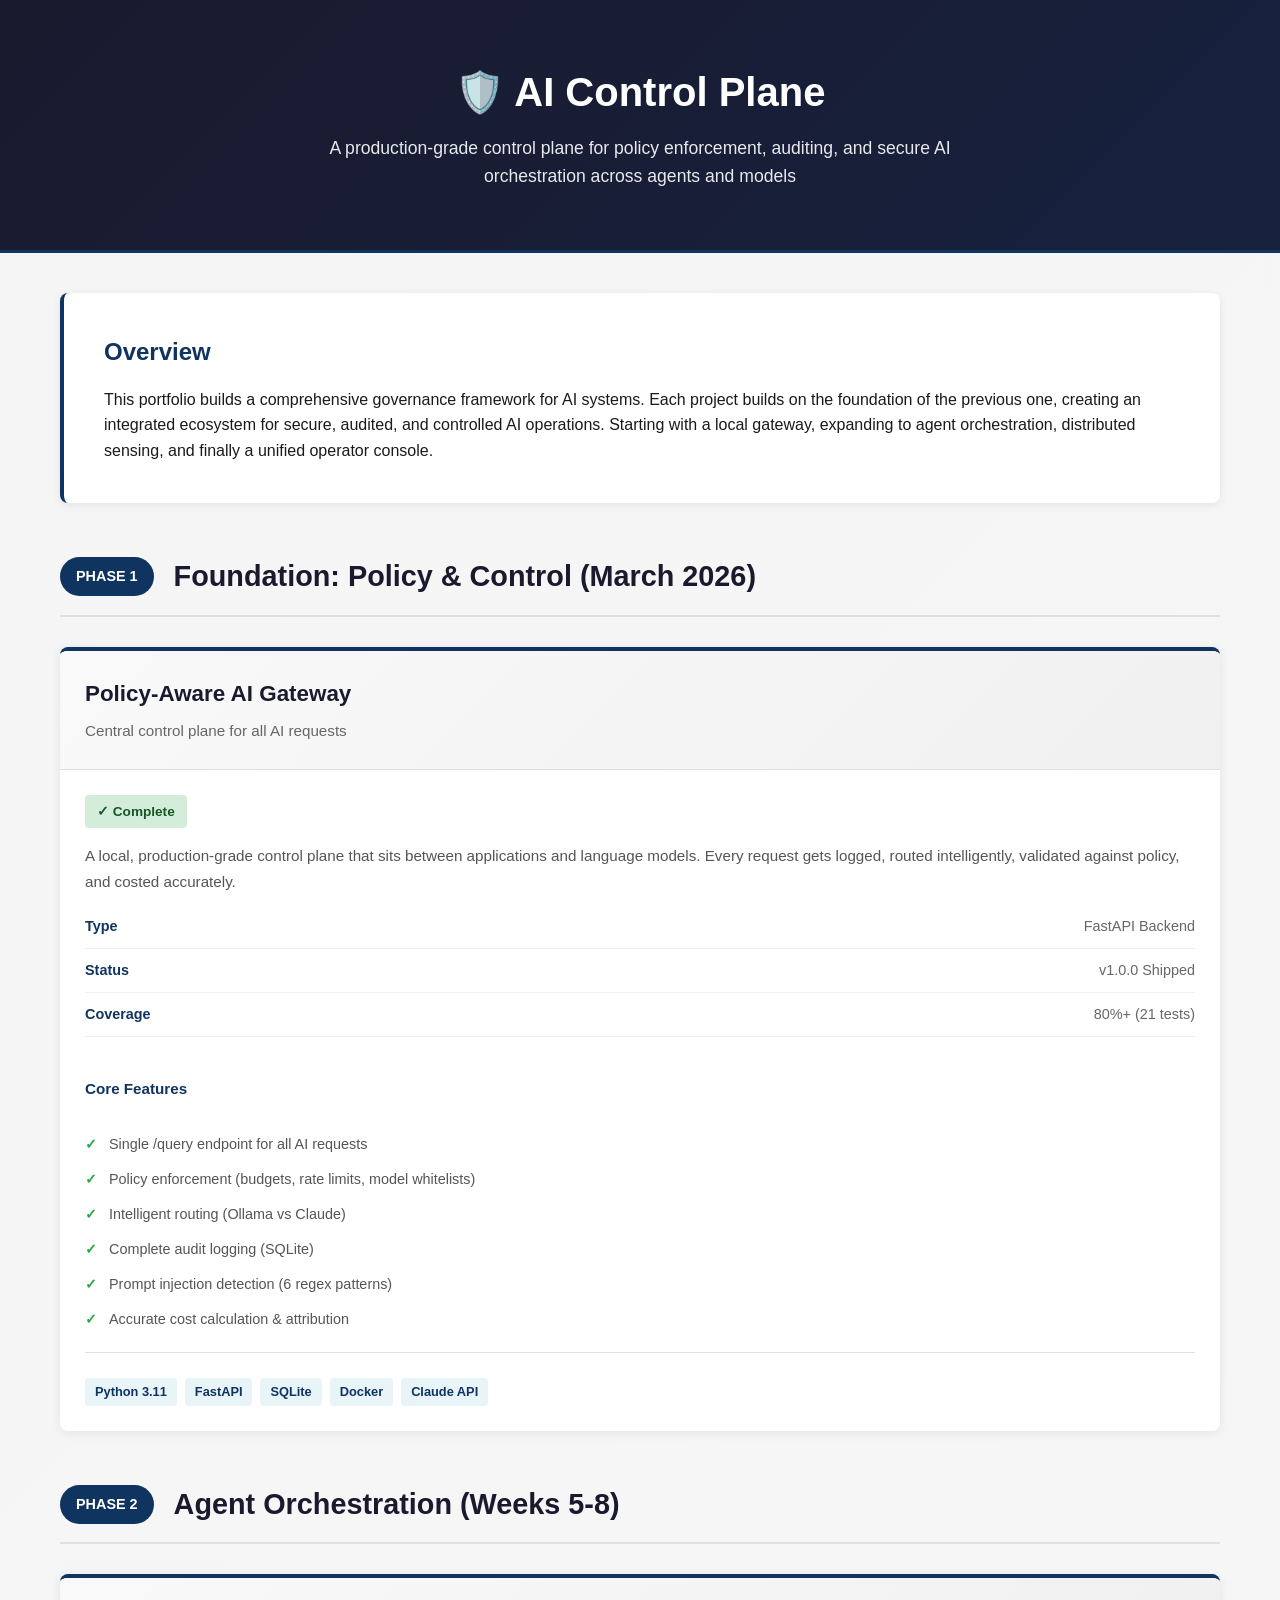
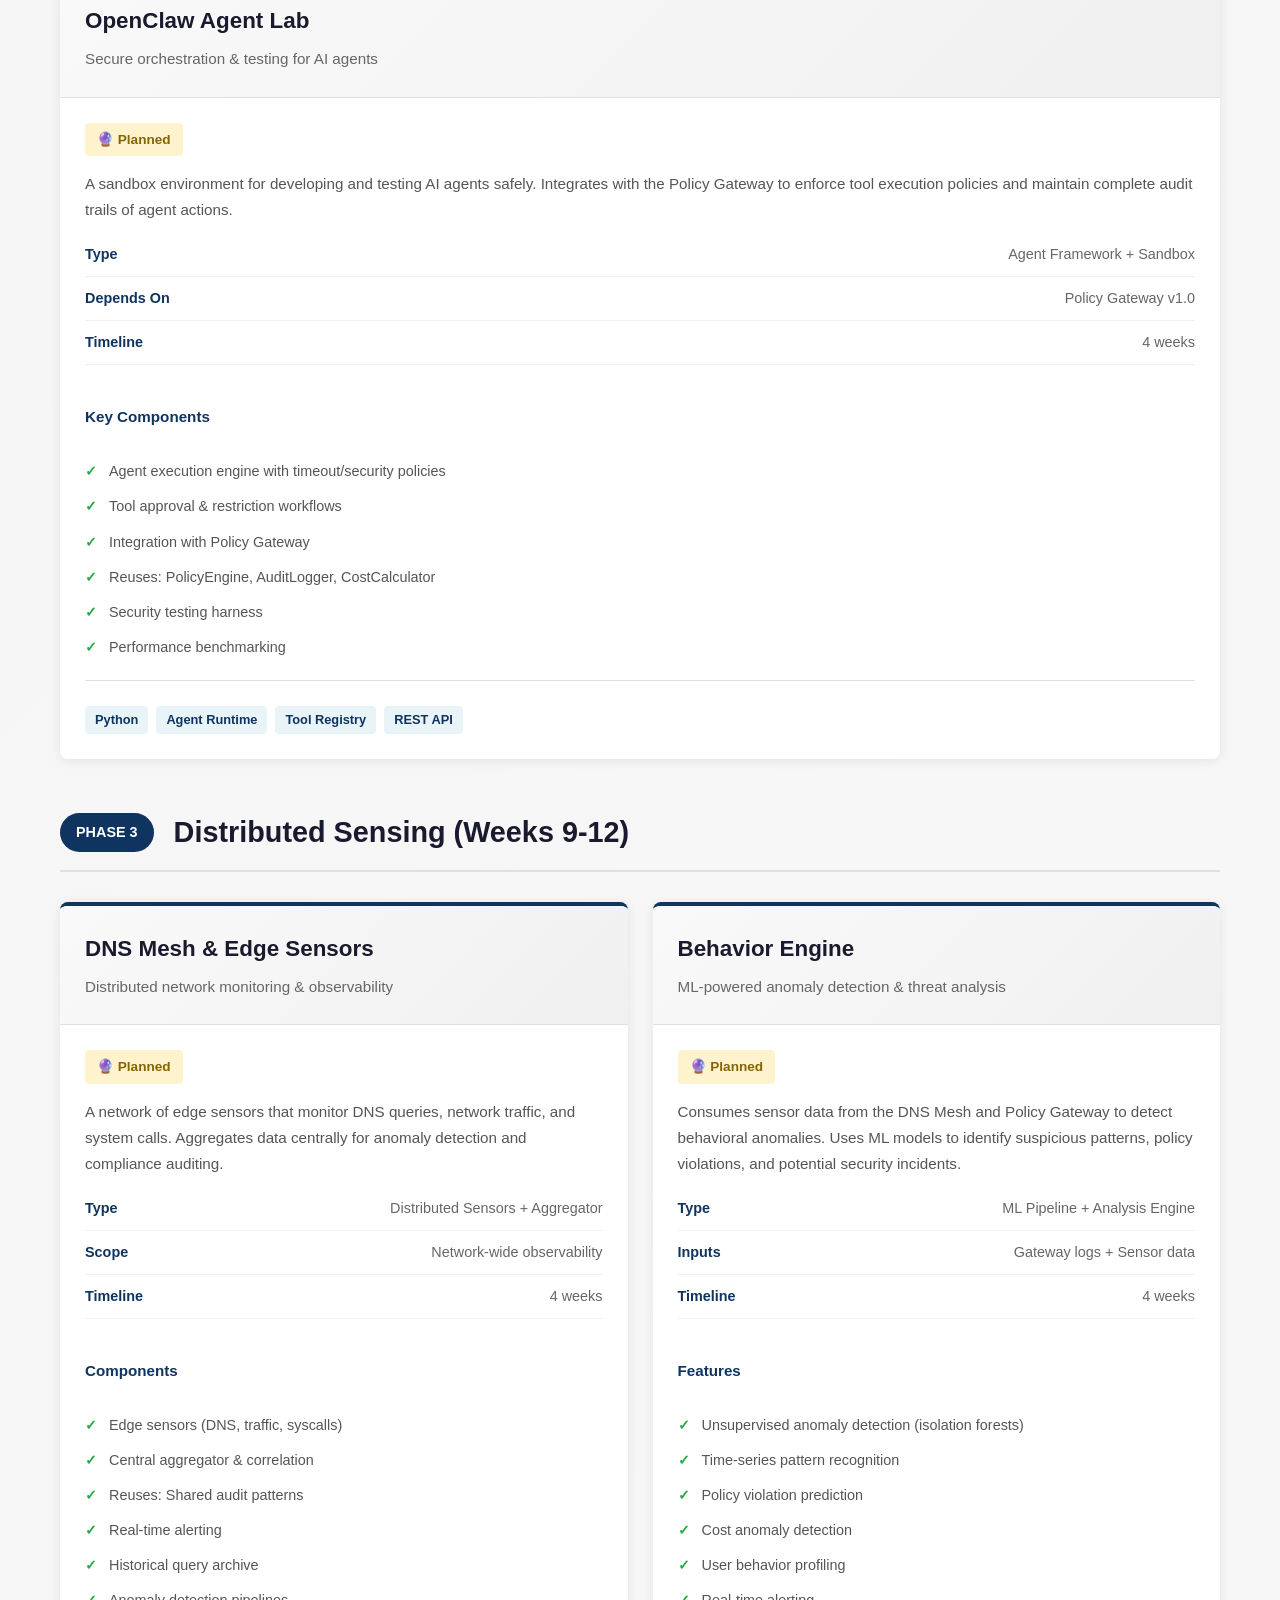
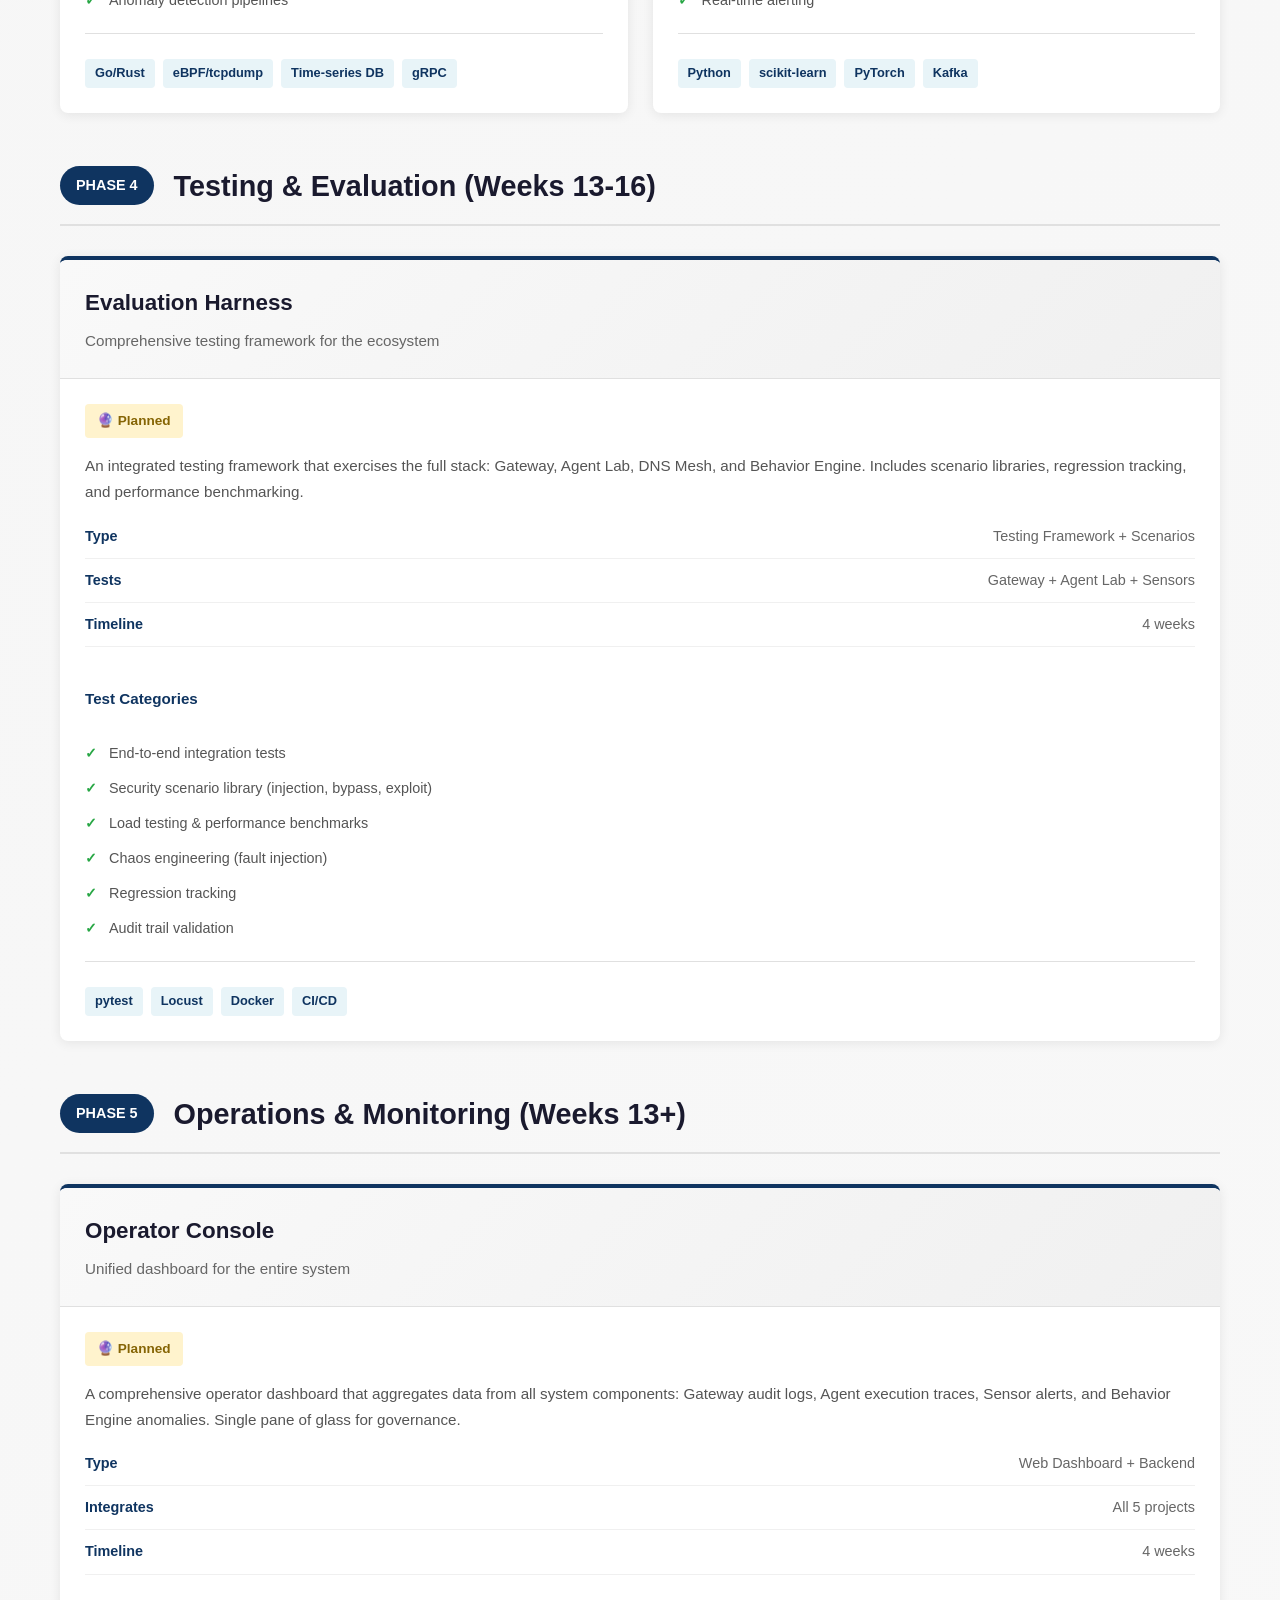
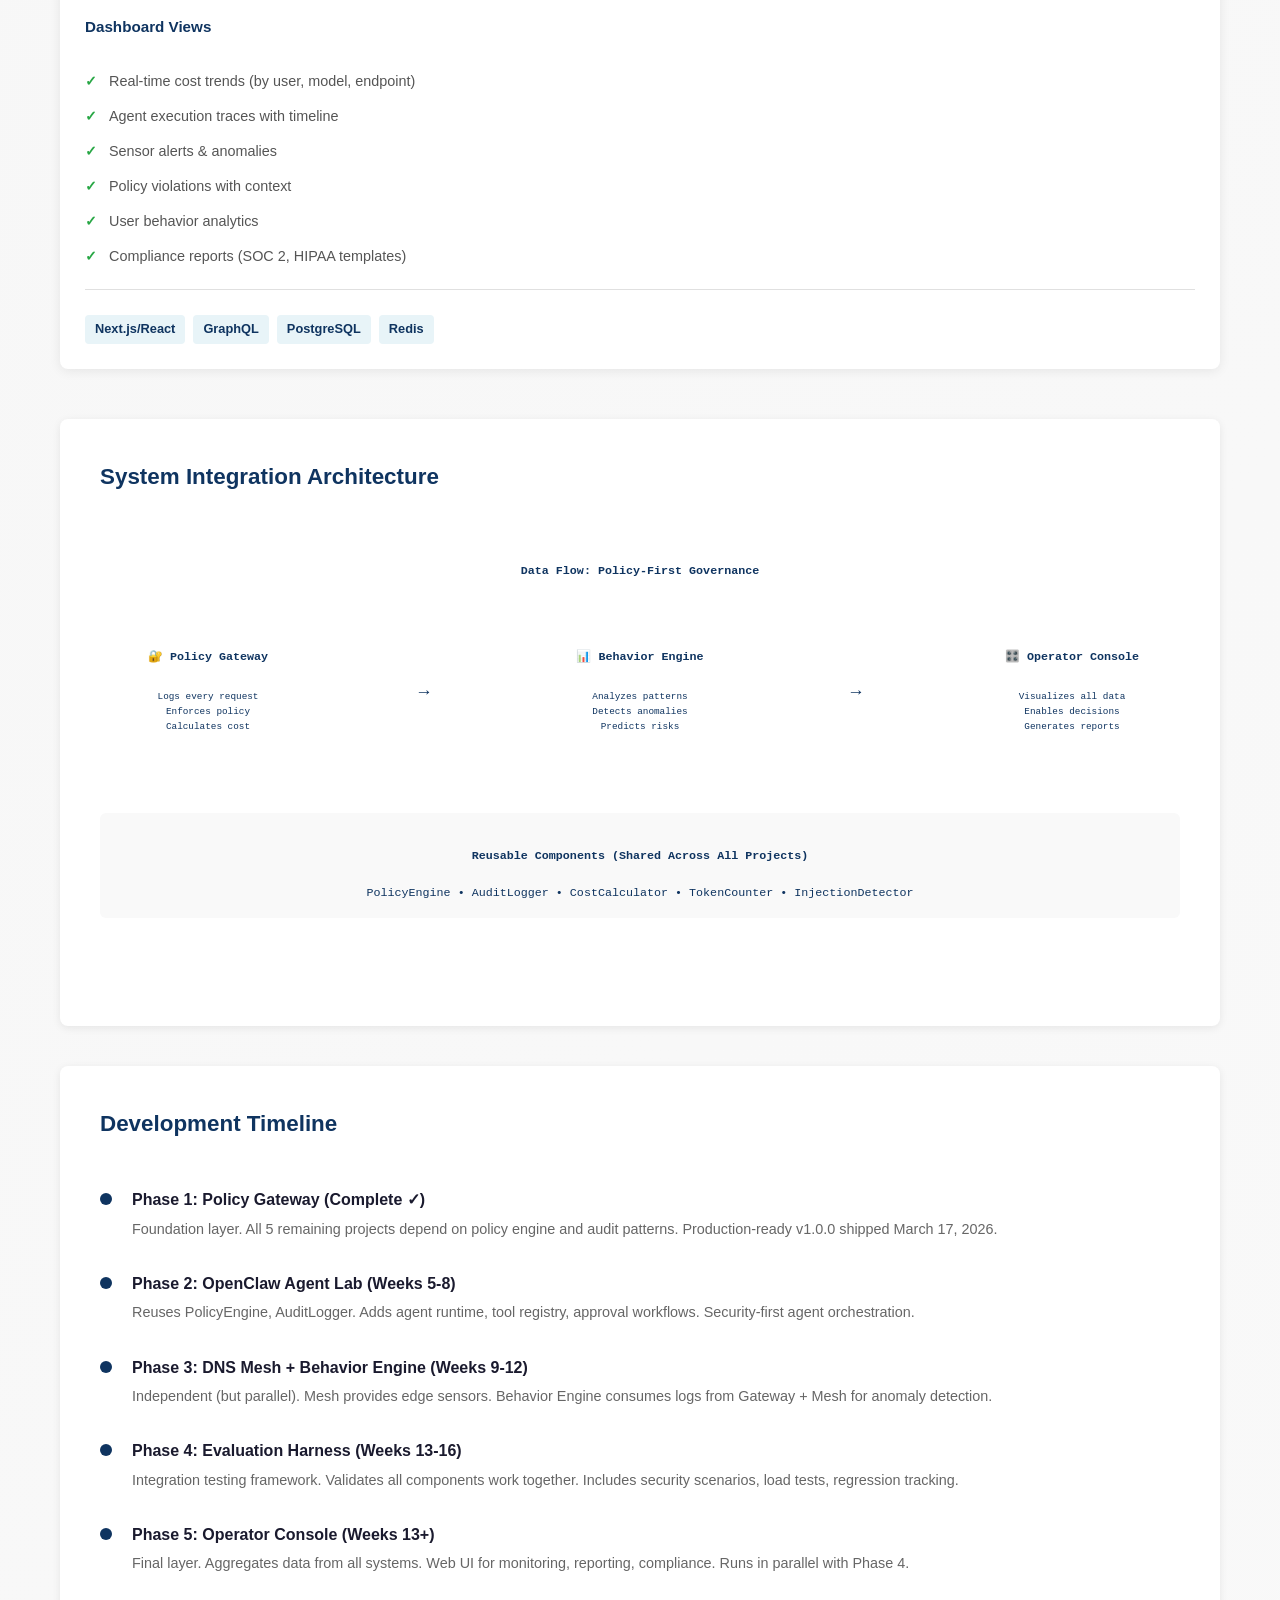
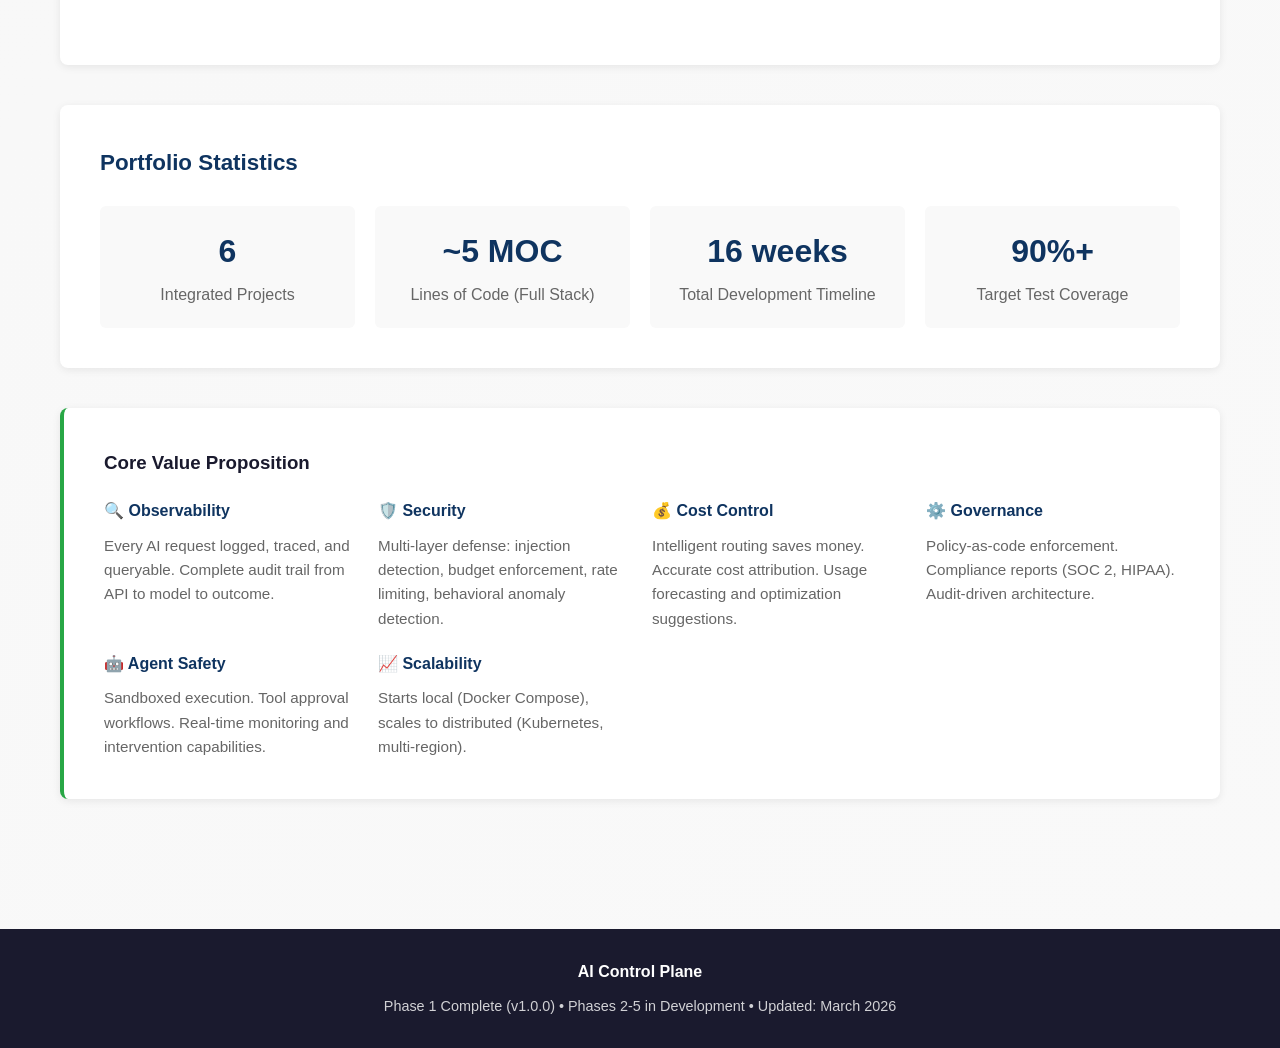
==== projects.html @ 933d06cc "Initial commit: AI Control Plane v1.0.0 - Policy Gateway foundation with multi-phase roadmap" ====
<!DOCTYPE html>
<html lang="en">
<head>
    <meta charset="UTF-8">
    <meta name="viewport" content="width=device-width, initial-scale=1.0">
    <title>Portfolio: AI Governance & Control Systems</title>
    <style>
        * {
            margin: 0;
            padding: 0;
            box-sizing: border-box;
        }

        body {
            font-family: -apple-system, BlinkMacSystemFont, 'Segoe UI', Roboto, 'Helvetica Neue', Arial, sans-serif;
            line-height: 1.6;
            color: #1a1a1a;
            background: linear-gradient(135deg, #f5f5f5 0%, #f9f9f9 100%);
        }

        header {
            background: linear-gradient(135deg, #1a1a2e 0%, #16213e 100%);
            color: white;
            padding: 60px 20px;
            text-align: center;
            border-bottom: 3px solid #0f3460;
        }

        header h1 {
            font-size: 2.5em;
            margin-bottom: 10px;
            font-weight: 700;
        }

        header p {
            font-size: 1.1em;
            opacity: 0.9;
            max-width: 700px;
            margin: 0 auto;
        }

        .container {
            max-width: 1200px;
            margin: 0 auto;
            padding: 40px 20px;
        }

        .intro {
            background: white;
            padding: 40px;
            border-radius: 8px;
            margin-bottom: 50px;
            box-shadow: 0 2px 8px rgba(0, 0, 0, 0.08);
            border-left: 4px solid #0f3460;
        }

        .intro h2 {
            color: #0f3460;
            margin-bottom: 15px;
        }

        .phases {
            margin-bottom: 50px;
        }

        .phase-header {
            display: flex;
            align-items: center;
            margin-bottom: 30px;
            padding-bottom: 15px;
            border-bottom: 2px solid #e0e0e0;
        }

        .phase-badge {
            background: #0f3460;
            color: white;
            padding: 8px 16px;
            border-radius: 20px;
            font-weight: 600;
            margin-right: 20px;
            white-space: nowrap;
            font-size: 0.9em;
        }

        .phase-title {
            font-size: 1.8em;
            font-weight: 700;
            color: #1a1a2e;
        }

        .projects-grid {
            display: grid;
            grid-template-columns: repeat(auto-fit, minmax(350px, 1fr));
            gap: 25px;
            margin-bottom: 40px;
        }

        .project-card {
            background: white;
            border-radius: 8px;
            overflow: hidden;
            box-shadow: 0 2px 12px rgba(0, 0, 0, 0.08);
            transition: all 0.3s ease;
            border-top: 4px solid #0f3460;
            display: flex;
            flex-direction: column;
            height: 100%;
        }

        .project-card:hover {
            transform: translateY(-4px);
            box-shadow: 0 8px 24px rgba(0, 0, 0, 0.12);
        }

        .project-header {
            padding: 25px;
            background: linear-gradient(135deg, #f9f9f9 0%, #f0f0f0 100%);
            border-bottom: 1px solid #e0e0e0;
        }

        .project-header h3 {
            font-size: 1.4em;
            color: #1a1a2e;
            margin-bottom: 8px;
        }

        .project-tagline {
            font-size: 0.95em;
            color: #666;
            font-weight: 500;
        }

        .project-content {
            padding: 25px;
            flex-grow: 1;
            display: flex;
            flex-direction: column;
        }

        .project-status {
            display: inline-block;
            padding: 6px 12px;
            border-radius: 4px;
            font-size: 0.85em;
            font-weight: 600;
            margin-bottom: 15px;
            width: fit-content;
        }

        .status-complete {
            background: #d4edda;
            color: #155724;
        }

        .status-planned {
            background: #fff3cd;
            color: #856404;
        }

        .project-description {
            color: #555;
            margin-bottom: 20px;
            font-size: 0.95em;
            line-height: 1.7;
        }

        .project-details {
            margin-bottom: 15px;
            font-size: 0.9em;
        }

        .detail-row {
            display: flex;
            justify-content: space-between;
            margin-bottom: 10px;
            padding-bottom: 10px;
            border-bottom: 1px solid #f0f0f0;
        }

        .detail-label {
            font-weight: 600;
            color: #0f3460;
        }

        .detail-value {
            color: #666;
        }

        .features-list {
            list-style: none;
            margin: 15px 0;
            font-size: 0.9em;
        }

        .features-list li {
            padding: 6px 0;
            color: #555;
            padding-left: 24px;
            position: relative;
        }

        .features-list li:before {
            content: "✓";
            position: absolute;
            left: 0;
            color: #28a745;
            font-weight: bold;
        }

        .project-footer {
            margin-top: auto;
            padding-top: 15px;
            border-top: 1px solid #e0e0e0;
        }

        .tech-stack {
            display: flex;
            flex-wrap: wrap;
            gap: 8px;
            margin-top: 10px;
        }

        .tech-badge {
            background: #e8f4f8;
            color: #0f3460;
            padding: 4px 10px;
            border-radius: 4px;
            font-size: 0.8em;
            font-weight: 600;
        }

        .integration-diagram {
            background: white;
            padding: 40px;
            border-radius: 8px;
            margin-bottom: 40px;
            box-shadow: 0 2px 8px rgba(0, 0, 0, 0.08);
        }

        .integration-diagram h3 {
            color: #0f3460;
            margin-bottom: 25px;
            font-size: 1.4em;
        }

        .integration-visual {
            display: grid;
            grid-template-columns: repeat(3, 1fr);
            gap: 20px;
            margin-bottom: 20px;
        }

        .integration-box {
            background: linear-gradient(135deg, #f9f9f9 0%, #f0f0f0 100%);
            padding: 20px;
            border-radius: 6px;
            text-align: center;
            border: 2px solid #e0e0e0;
            position: relative;
        }

        .integration-box h4 {
            color: #0f3460;
            margin-bottom: 10px;
            font-size: 1.05em;
        }

        .integration-box p {
            font-size: 0.9em;
            color: #666;
        }

        .arrow {
            text-align: center;
            color: #0f3460;
            font-size: 1.5em;
            margin: 10px 0;
        }

        .timeline {
            position: relative;
            padding: 20px 0;
        }

        .timeline-item {
            display: flex;
            margin-bottom: 30px;
            position: relative;
        }

        .timeline-marker {
            width: 12px;
            height: 12px;
            background: #0f3460;
            border-radius: 50%;
            margin-top: 6px;
            margin-right: 20px;
            flex-shrink: 0;
        }

        .timeline-content {
            flex-grow: 1;
        }

        .timeline-content h4 {
            color: #1a1a2e;
            margin-bottom: 5px;
        }

        .timeline-content p {
            color: #666;
            font-size: 0.9em;
        }

        footer {
            background: #1a1a2e;
            color: white;
            padding: 30px 20px;
            text-align: center;
            margin-top: 50px;
        }

        @media (max-width: 768px) {
            header h1 {
                font-size: 1.8em;
            }

            .phase-title {
                font-size: 1.4em;
            }

            .projects-grid {
                grid-template-columns: 1fr;
            }

            .integration-visual {
                grid-template-columns: 1fr;
            }

            .phase-header {
                flex-direction: column;
                align-items: flex-start;
            }

            .phase-badge {
                margin-bottom: 10px;
            }
        }
    </style>
</head>
<body>
    <header>
        <h1>🛡️ AI Control Plane</h1>
        <p>A production-grade control plane for policy enforcement, auditing, and secure AI orchestration across agents and models</p>
    </header>

    <div class="container">
        <div class="intro">
            <h2>Overview</h2>
            <p>This portfolio builds a comprehensive governance framework for AI systems. Each project builds on the foundation of the previous one, creating an integrated ecosystem for secure, audited, and controlled AI operations. Starting with a local gateway, expanding to agent orchestration, distributed sensing, and finally a unified operator console.</p>
        </div>

        <!-- PHASE 1 -->
        <div class="phases">
            <div class="phase-header">
                <span class="phase-badge">PHASE 1</span>
                <h2 class="phase-title">Foundation: Policy & Control (March 2026)</h2>
            </div>

            <div class="projects-grid">
                <div class="project-card">
                    <div class="project-header">
                        <h3>Policy-Aware AI Gateway</h3>
                        <p class="project-tagline">Central control plane for all AI requests</p>
                    </div>
                    <div class="project-content">
                        <span class="project-status status-complete">✓ Complete</span>
                        <p class="project-description">
                            A local, production-grade control plane that sits between applications and language models. Every request gets logged, routed intelligently, validated against policy, and costed accurately.
                        </p>
                        <div class="project-details">
                            <div class="detail-row">
                                <span class="detail-label">Type</span>
                                <span class="detail-value">FastAPI Backend</span>
                            </div>
                            <div class="detail-row">
                                <span class="detail-label">Status</span>
                                <span class="detail-value">v1.0.0 Shipped</span>
                            </div>
                            <div class="detail-row">
                                <span class="detail-label">Coverage</span>
                                <span class="detail-value">80%+ (21 tests)</span>
                            </div>
                        </div>
                        <h4 style="color: #0f3460; font-size: 0.95em; margin: 15px 0 10px 0;">Core Features</h4>
                        <ul class="features-list">
                            <li>Single /query endpoint for all AI requests</li>
                            <li>Policy enforcement (budgets, rate limits, model whitelists)</li>
                            <li>Intelligent routing (Ollama vs Claude)</li>
                            <li>Complete audit logging (SQLite)</li>
                            <li>Prompt injection detection (6 regex patterns)</li>
                            <li>Accurate cost calculation & attribution</li>
                        </ul>
                        <div class="project-footer">
                            <div class="tech-stack">
                                <span class="tech-badge">Python 3.11</span>
                                <span class="tech-badge">FastAPI</span>
                                <span class="tech-badge">SQLite</span>
                                <span class="tech-badge">Docker</span>
                                <span class="tech-badge">Claude API</span>
                            </div>
                        </div>
                    </div>
                </div>
            </div>
        </div>

        <!-- PHASE 2 -->
        <div class="phases">
            <div class="phase-header">
                <span class="phase-badge">PHASE 2</span>
                <h2 class="phase-title">Agent Orchestration (Weeks 5-8)</h2>
            </div>

            <div class="projects-grid">
                <div class="project-card">
                    <div class="project-header">
                        <h3>OpenClaw Agent Lab</h3>
                        <p class="project-tagline">Secure orchestration & testing for AI agents</p>
                    </div>
                    <div class="project-content">
                        <span class="project-status status-planned">🔮 Planned</span>
                        <p class="project-description">
                            A sandbox environment for developing and testing AI agents safely. Integrates with the Policy Gateway to enforce tool execution policies and maintain complete audit trails of agent actions.
                        </p>
                        <div class="project-details">
                            <div class="detail-row">
                                <span class="detail-label">Type</span>
                                <span class="detail-value">Agent Framework + Sandbox</span>
                            </div>
                            <div class="detail-row">
                                <span class="detail-label">Depends On</span>
                                <span class="detail-value">Policy Gateway v1.0</span>
                            </div>
                            <div class="detail-row">
                                <span class="detail-label">Timeline</span>
                                <span class="detail-value">4 weeks</span>
                            </div>
                        </div>
                        <h4 style="color: #0f3460; font-size: 0.95em; margin: 15px 0 10px 0;">Key Components</h4>
                        <ul class="features-list">
                            <li>Agent execution engine with timeout/security policies</li>
                            <li>Tool approval & restriction workflows</li>
                            <li>Integration with Policy Gateway</li>
                            <li>Reuses: PolicyEngine, AuditLogger, CostCalculator</li>
                            <li>Security testing harness</li>
                            <li>Performance benchmarking</li>
                        </ul>
                        <div class="project-footer">
                            <div class="tech-stack">
                                <span class="tech-badge">Python</span>
                                <span class="tech-badge">Agent Runtime</span>
                                <span class="tech-badge">Tool Registry</span>
                                <span class="tech-badge">REST API</span>
                            </div>
                        </div>
                    </div>
                </div>
            </div>
        </div>

        <!-- PHASE 3 -->
        <div class="phases">
            <div class="phase-header">
                <span class="phase-badge">PHASE 3</span>
                <h2 class="phase-title">Distributed Sensing (Weeks 9-12)</h2>
            </div>

            <div class="projects-grid">
                <div class="project-card">
                    <div class="project-header">
                        <h3>DNS Mesh & Edge Sensors</h3>
                        <p class="project-tagline">Distributed network monitoring & observability</p>
                    </div>
                    <div class="project-content">
                        <span class="project-status status-planned">🔮 Planned</span>
                        <p class="project-description">
                            A network of edge sensors that monitor DNS queries, network traffic, and system calls. Aggregates data centrally for anomaly detection and compliance auditing.
                        </p>
                        <div class="project-details">
                            <div class="detail-row">
                                <span class="detail-label">Type</span>
                                <span class="detail-value">Distributed Sensors + Aggregator</span>
                            </div>
                            <div class="detail-row">
                                <span class="detail-label">Scope</span>
                                <span class="detail-value">Network-wide observability</span>
                            </div>
                            <div class="detail-row">
                                <span class="detail-label">Timeline</span>
                                <span class="detail-value">4 weeks</span>
                            </div>
                        </div>
                        <h4 style="color: #0f3460; font-size: 0.95em; margin: 15px 0 10px 0;">Components</h4>
                        <ul class="features-list">
                            <li>Edge sensors (DNS, traffic, syscalls)</li>
                            <li>Central aggregator & correlation</li>
                            <li>Reuses: Shared audit patterns</li>
                            <li>Real-time alerting</li>
                            <li>Historical query archive</li>
                            <li>Anomaly detection pipelines</li>
                        </ul>
                        <div class="project-footer">
                            <div class="tech-stack">
                                <span class="tech-badge">Go/Rust</span>
                                <span class="tech-badge">eBPF/tcpdump</span>
                                <span class="tech-badge">Time-series DB</span>
                                <span class="tech-badge">gRPC</span>
                            </div>
                        </div>
                    </div>
                </div>

                <div class="project-card">
                    <div class="project-header">
                        <h3>Behavior Engine</h3>
                        <p class="project-tagline">ML-powered anomaly detection & threat analysis</p>
                    </div>
                    <div class="project-content">
                        <span class="project-status status-planned">🔮 Planned</span>
                        <p class="project-description">
                            Consumes sensor data from the DNS Mesh and Policy Gateway to detect behavioral anomalies. Uses ML models to identify suspicious patterns, policy violations, and potential security incidents.
                        </p>
                        <div class="project-details">
                            <div class="detail-row">
                                <span class="detail-label">Type</span>
                                <span class="detail-value">ML Pipeline + Analysis Engine</span>
                            </div>
                            <div class="detail-row">
                                <span class="detail-label">Inputs</span>
                                <span class="detail-value">Gateway logs + Sensor data</span>
                            </div>
                            <div class="detail-row">
                                <span class="detail-label">Timeline</span>
                                <span class="detail-value">4 weeks</span>
                            </div>
                        </div>
                        <h4 style="color: #0f3460; font-size: 0.95em; margin: 15px 0 10px 0;">Features</h4>
                        <ul class="features-list">
                            <li>Unsupervised anomaly detection (isolation forests)</li>
                            <li>Time-series pattern recognition</li>
                            <li>Policy violation prediction</li>
                            <li>Cost anomaly detection</li>
                            <li>User behavior profiling</li>
                            <li>Real-time alerting</li>
                        </ul>
                        <div class="project-footer">
                            <div class="tech-stack">
                                <span class="tech-badge">Python</span>
                                <span class="tech-badge">scikit-learn</span>
                                <span class="tech-badge">PyTorch</span>
                                <span class="tech-badge">Kafka</span>
                            </div>
                        </div>
                    </div>
                </div>
            </div>
        </div>

        <!-- PHASE 4 -->
        <div class="phases">
            <div class="phase-header">
                <span class="phase-badge">PHASE 4</span>
                <h2 class="phase-title">Testing & Evaluation (Weeks 13-16)</h2>
            </div>

            <div class="projects-grid">
                <div class="project-card">
                    <div class="project-header">
                        <h3>Evaluation Harness</h3>
                        <p class="project-tagline">Comprehensive testing framework for the ecosystem</p>
                    </div>
                    <div class="project-content">
                        <span class="project-status status-planned">🔮 Planned</span>
                        <p class="project-description">
                            An integrated testing framework that exercises the full stack: Gateway, Agent Lab, DNS Mesh, and Behavior Engine. Includes scenario libraries, regression tracking, and performance benchmarking.
                        </p>
                        <div class="project-details">
                            <div class="detail-row">
                                <span class="detail-label">Type</span>
                                <span class="detail-value">Testing Framework + Scenarios</span>
                            </div>
                            <div class="detail-row">
                                <span class="detail-label">Tests</span>
                                <span class="detail-value">Gateway + Agent Lab + Sensors</span>
                            </div>
                            <div class="detail-row">
                                <span class="detail-label">Timeline</span>
                                <span class="detail-value">4 weeks</span>
                            </div>
                        </div>
                        <h4 style="color: #0f3460; font-size: 0.95em; margin: 15px 0 10px 0;">Test Categories</h4>
                        <ul class="features-list">
                            <li>End-to-end integration tests</li>
                            <li>Security scenario library (injection, bypass, exploit)</li>
                            <li>Load testing & performance benchmarks</li>
                            <li>Chaos engineering (fault injection)</li>
                            <li>Regression tracking</li>
                            <li>Audit trail validation</li>
                        </ul>
                        <div class="project-footer">
                            <div class="tech-stack">
                                <span class="tech-badge">pytest</span>
                                <span class="tech-badge">Locust</span>
                                <span class="tech-badge">Docker</span>
                                <span class="tech-badge">CI/CD</span>
                            </div>
                        </div>
                    </div>
                </div>
            </div>
        </div>

        <!-- PHASE 5 -->
        <div class="phases">
            <div class="phase-header">
                <span class="phase-badge">PHASE 5</span>
                <h2 class="phase-title">Operations & Monitoring (Weeks 13+)</h2>
            </div>

            <div class="projects-grid">
                <div class="project-card">
                    <div class="project-header">
                        <h3>Operator Console</h3>
                        <p class="project-tagline">Unified dashboard for the entire system</p>
                    </div>
                    <div class="project-content">
                        <span class="project-status status-planned">🔮 Planned</span>
                        <p class="project-description">
                            A comprehensive operator dashboard that aggregates data from all system components: Gateway audit logs, Agent execution traces, Sensor alerts, and Behavior Engine anomalies. Single pane of glass for governance.
                        </p>
                        <div class="project-details">
                            <div class="detail-row">
                                <span class="detail-label">Type</span>
                                <span class="detail-value">Web Dashboard + Backend</span>
                            </div>
                            <div class="detail-row">
                                <span class="detail-label">Integrates</span>
                                <span class="detail-value">All 5 projects</span>
                            </div>
                            <div class="detail-row">
                                <span class="detail-label">Timeline</span>
                                <span class="detail-value">4 weeks</span>
                            </div>
                        </div>
                        <h4 style="color: #0f3460; font-size: 0.95em; margin: 15px 0 10px 0;">Dashboard Views</h4>
                        <ul class="features-list">
                            <li>Real-time cost trends (by user, model, endpoint)</li>
                            <li>Agent execution traces with timeline</li>
                            <li>Sensor alerts & anomalies</li>
                            <li>Policy violations with context</li>
                            <li>User behavior analytics</li>
                            <li>Compliance reports (SOC 2, HIPAA templates)</li>
                        </ul>
                        <div class="project-footer">
                            <div class="tech-stack">
                                <span class="tech-badge">Next.js/React</span>
                                <span class="tech-badge">GraphQL</span>
                                <span class="tech-badge">PostgreSQL</span>
                                <span class="tech-badge">Redis</span>
                            </div>
                        </div>
                    </div>
                </div>
            </div>
        </div>

        <!-- Integration Diagram -->
        <div class="integration-diagram">
            <h3>System Integration Architecture</h3>
            <div style="text-align: center; margin: 30px 0; font-family: monospace; white-space: pre-line; color: #0f3460; font-size: 0.9em;">
                <div style="margin-bottom: 30px;">
                    <strong>Data Flow: Policy-First Governance</strong>
                </div>
                <div style="display: flex; justify-content: space-around; align-items: center; margin-bottom: 20px;">
                    <div style="flex: 1; text-align: center;">
                        <div style="font-weight: bold; color: #0f3460;">🔐 Policy Gateway</div>
                        <div style="font-size: 0.8em; margin-top: 5px;">Logs every request<br/>Enforces policy<br/>Calculates cost</div>
                    </div>
                    <div style="flex: 1; color: #0f3460; font-size: 1.5em;">→</div>
                    <div style="flex: 1; text-align: center;">
                        <div style="font-weight: bold; color: #0f3460;">📊 Behavior Engine</div>
                        <div style="font-size: 0.8em; margin-top: 5px;">Analyzes patterns<br/>Detects anomalies<br/>Predicts risks</div>
                    </div>
                    <div style="flex: 1; color: #0f3460; font-size: 1.5em;">→</div>
                    <div style="flex: 1; text-align: center;">
                        <div style="font-weight: bold; color: #0f3460;">🎛️ Operator Console</div>
                        <div style="font-size: 0.8em; margin-top: 5px;">Visualizes all data<br/>Enables decisions<br/>Generates reports</div>
                    </div>
                </div>
                <div style="background: #f9f9f9; padding: 15px; border-radius: 6px; margin: 20px 0;">
                    <strong>Reusable Components (Shared Across All Projects)</strong><br/>
                    PolicyEngine • AuditLogger • CostCalculator • TokenCounter • InjectionDetector
                </div>
            </div>
        </div>

        <!-- Timeline -->
        <div class="integration-diagram">
            <h3>Development Timeline</h3>
            <div class="timeline">
                <div class="timeline-item">
                    <div class="timeline-marker"></div>
                    <div class="timeline-content">
                        <h4>Phase 1: Policy Gateway (Complete ✓)</h4>
                        <p>Foundation layer. All 5 remaining projects depend on policy engine and audit patterns. Production-ready v1.0.0 shipped March 17, 2026.</p>
                    </div>
                </div>
                <div class="timeline-item">
                    <div class="timeline-marker"></div>
                    <div class="timeline-content">
                        <h4>Phase 2: OpenClaw Agent Lab (Weeks 5-8)</h4>
                        <p>Reuses PolicyEngine, AuditLogger. Adds agent runtime, tool registry, approval workflows. Security-first agent orchestration.</p>
                    </div>
                </div>
                <div class="timeline-item">
                    <div class="timeline-marker"></div>
                    <div class="timeline-content">
                        <h4>Phase 3: DNS Mesh + Behavior Engine (Weeks 9-12)</h4>
                        <p>Independent (but parallel). Mesh provides edge sensors. Behavior Engine consumes logs from Gateway + Mesh for anomaly detection.</p>
                    </div>
                </div>
                <div class="timeline-item">
                    <div class="timeline-marker"></div>
                    <div class="timeline-content">
                        <h4>Phase 4: Evaluation Harness (Weeks 13-16)</h4>
                        <p>Integration testing framework. Validates all components work together. Includes security scenarios, load tests, regression tracking.</p>
                    </div>
                </div>
                <div class="timeline-item">
                    <div class="timeline-marker"></div>
                    <div class="timeline-content">
                        <h4>Phase 5: Operator Console (Weeks 13+)</h4>
                        <p>Final layer. Aggregates data from all systems. Web UI for monitoring, reporting, compliance. Runs in parallel with Phase 4.</p>
                    </div>
                </div>
            </div>
        </div>

        <!-- Key Stats -->
        <div class="integration-diagram">
            <h3>Portfolio Statistics</h3>
            <div style="display: grid; grid-template-columns: repeat(auto-fit, minmax(200px, 1fr)); gap: 20px;">
                <div style="text-align: center; padding: 20px; background: #f9f9f9; border-radius: 6px;">
                    <div style="font-size: 2em; font-weight: bold; color: #0f3460;">6</div>
                    <div style="color: #666; margin-top: 5px;">Integrated Projects</div>
                </div>
                <div style="text-align: center; padding: 20px; background: #f9f9f9; border-radius: 6px;">
                    <div style="font-size: 2em; font-weight: bold; color: #0f3460;">~5 MOC</div>
                    <div style="color: #666; margin-top: 5px;">Lines of Code (Full Stack)</div>
                </div>
                <div style="text-align: center; padding: 20px; background: #f9f9f9; border-radius: 6px;">
                    <div style="font-size: 2em; font-weight: bold; color: #0f3460;">16 weeks</div>
                    <div style="color: #666; margin-top: 5px;">Total Development Timeline</div>
                </div>
                <div style="text-align: center; padding: 20px; background: #f9f9f9; border-radius: 6px;">
                    <div style="font-size: 2em; font-weight: bold; color: #0f3460;">90%+</div>
                    <div style="color: #666; margin-top: 5px;">Target Test Coverage</div>
                </div>
            </div>
        </div>

        <!-- Key Values -->
        <div style="background: white; padding: 40px; border-radius: 8px; margin-bottom: 40px; box-shadow: 0 2px 8px rgba(0, 0, 0, 0.08); border-left: 4px solid #28a745;">
            <h3 style="color: #1a1a2e; margin-bottom: 20px;">Core Value Proposition</h3>
            <div style="display: grid; grid-template-columns: repeat(auto-fit, minmax(250px, 1fr)); gap: 20px;">
                <div>
                    <h4 style="color: #0f3460; margin-bottom: 10px;">🔍 Observability</h4>
                    <p style="color: #666; font-size: 0.95em;">Every AI request logged, traced, and queryable. Complete audit trail from API to model to outcome.</p>
                </div>
                <div>
                    <h4 style="color: #0f3460; margin-bottom: 10px;">🛡️ Security</h4>
                    <p style="color: #666; font-size: 0.95em;">Multi-layer defense: injection detection, budget enforcement, rate limiting, behavioral anomaly detection.</p>
                </div>
                <div>
                    <h4 style="color: #0f3460; margin-bottom: 10px;">💰 Cost Control</h4>
                    <p style="color: #666; font-size: 0.95em;">Intelligent routing saves money. Accurate cost attribution. Usage forecasting and optimization suggestions.</p>
                </div>
                <div>
                    <h4 style="color: #0f3460; margin-bottom: 10px;">⚙️ Governance</h4>
                    <p style="color: #666; font-size: 0.95em;">Policy-as-code enforcement. Compliance reports (SOC 2, HIPAA). Audit-driven architecture.</p>
                </div>
                <div>
                    <h4 style="color: #0f3460; margin-bottom: 10px;">🤖 Agent Safety</h4>
                    <p style="color: #666; font-size: 0.95em;">Sandboxed execution. Tool approval workflows. Real-time monitoring and intervention capabilities.</p>
                </div>
                <div>
                    <h4 style="color: #0f3460; margin-bottom: 10px;">📈 Scalability</h4>
                    <p style="color: #666; font-size: 0.95em;">Starts local (Docker Compose), scales to distributed (Kubernetes, multi-region).</p>
                </div>
            </div>
        </div>

    </div>

    <footer>
        <p style="margin-bottom: 10px;"><strong>AI Control Plane</strong></p>
        <p style="font-size: 0.9em; opacity: 0.8;">Phase 1 Complete (v1.0.0) • Phases 2-5 in Development • Updated: March 2026</p>
    </footer>
</body>
</html>
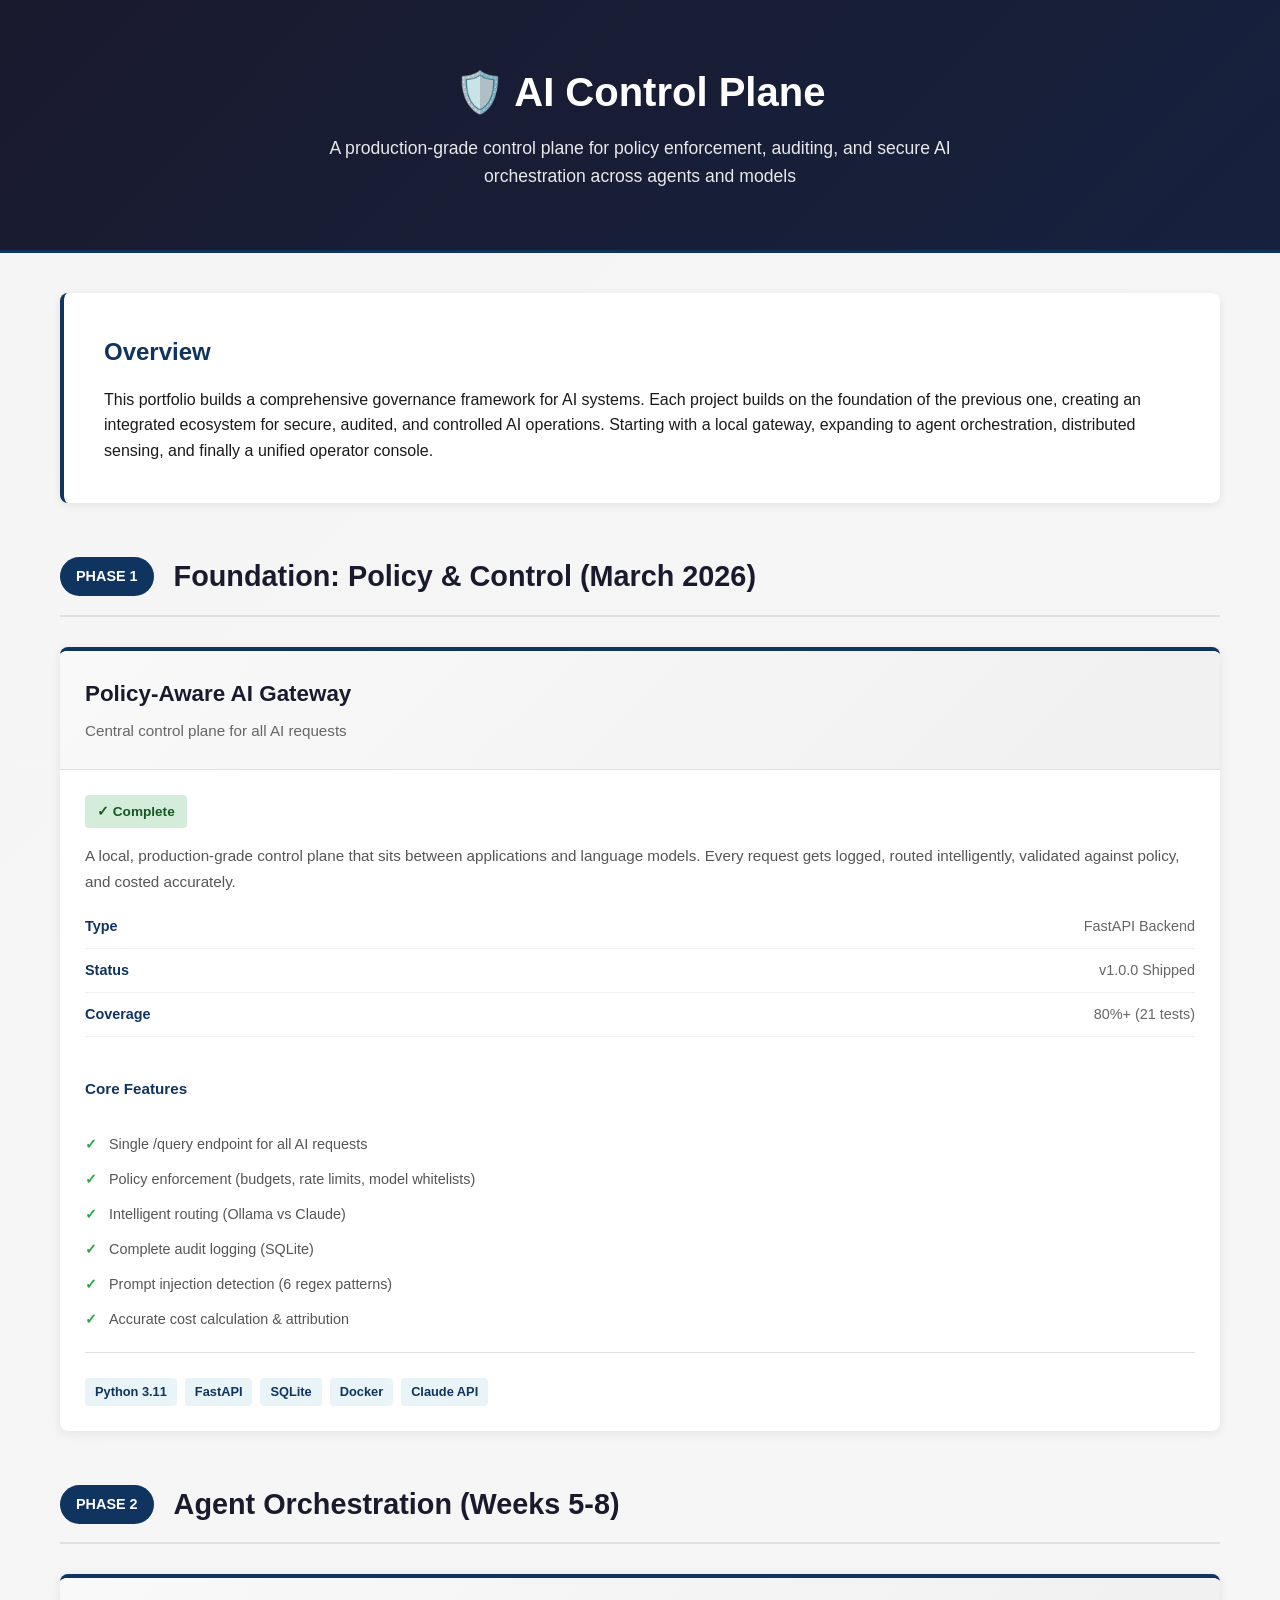
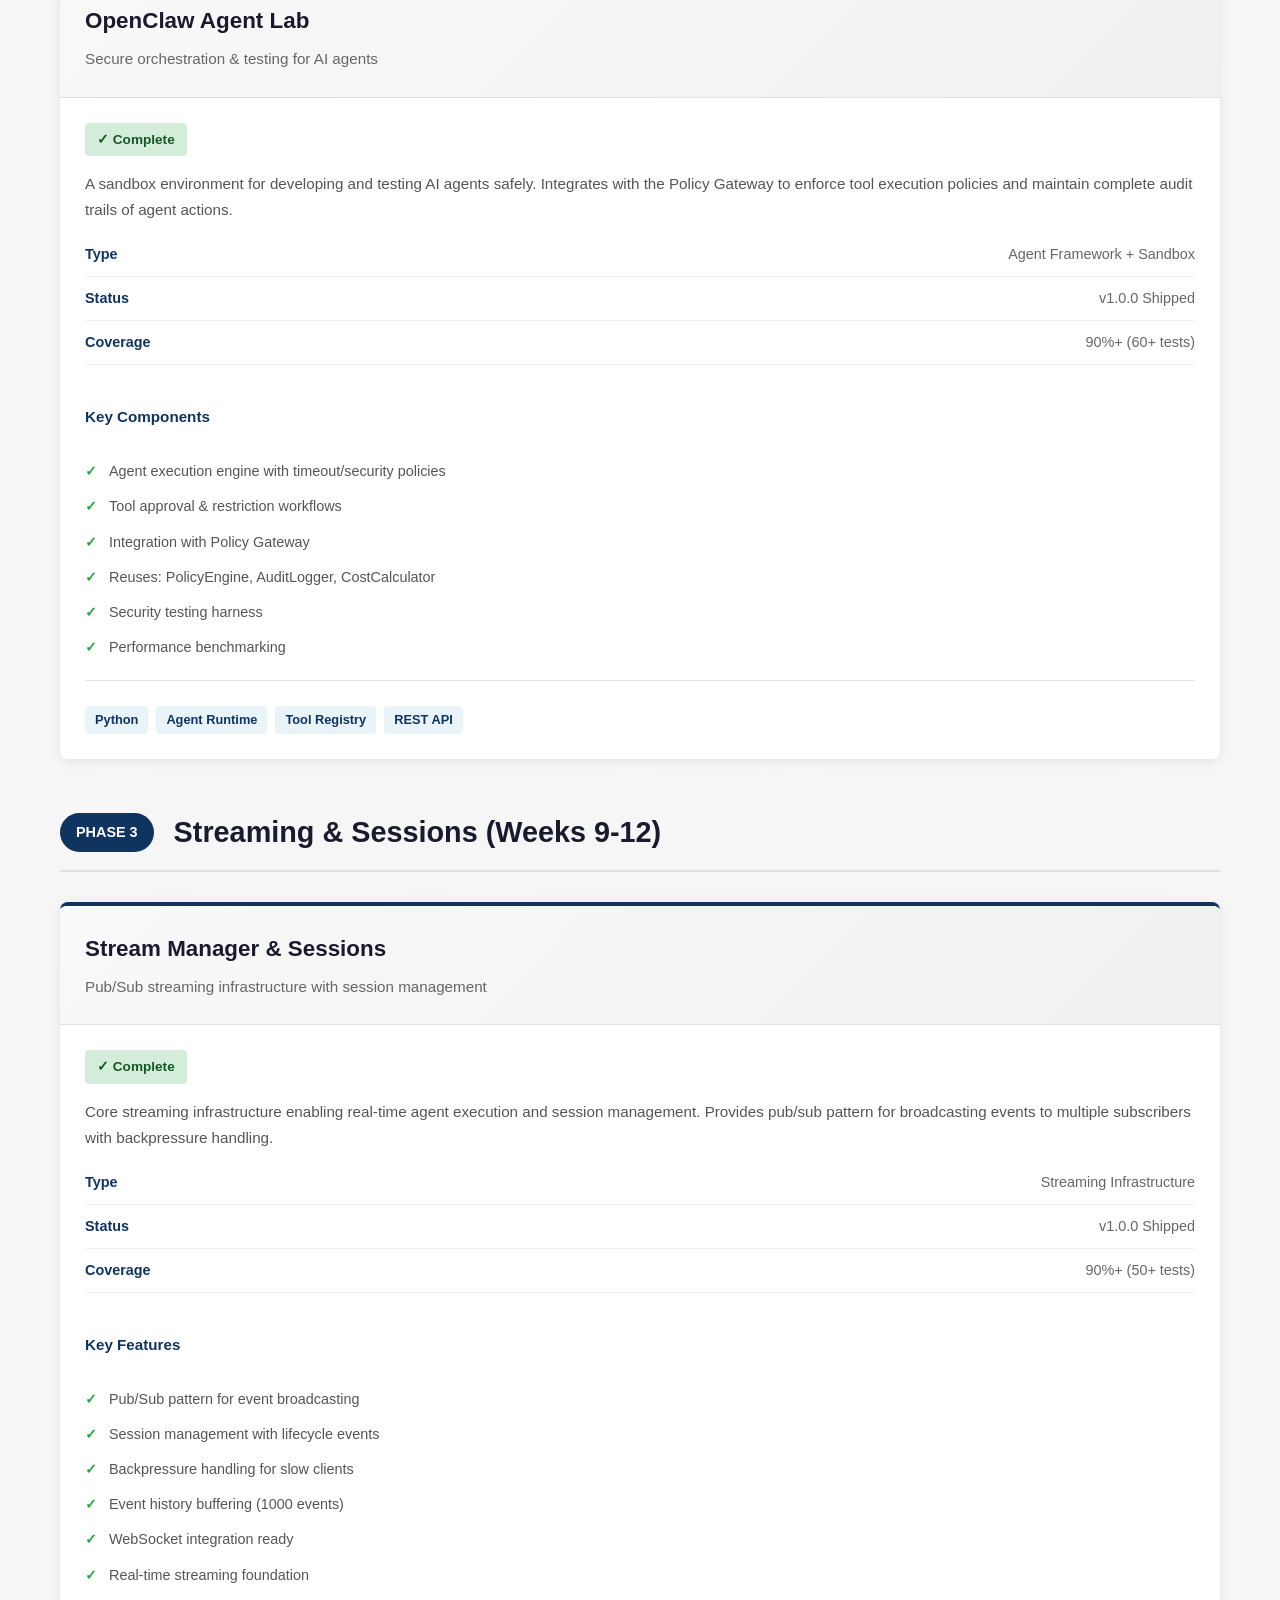
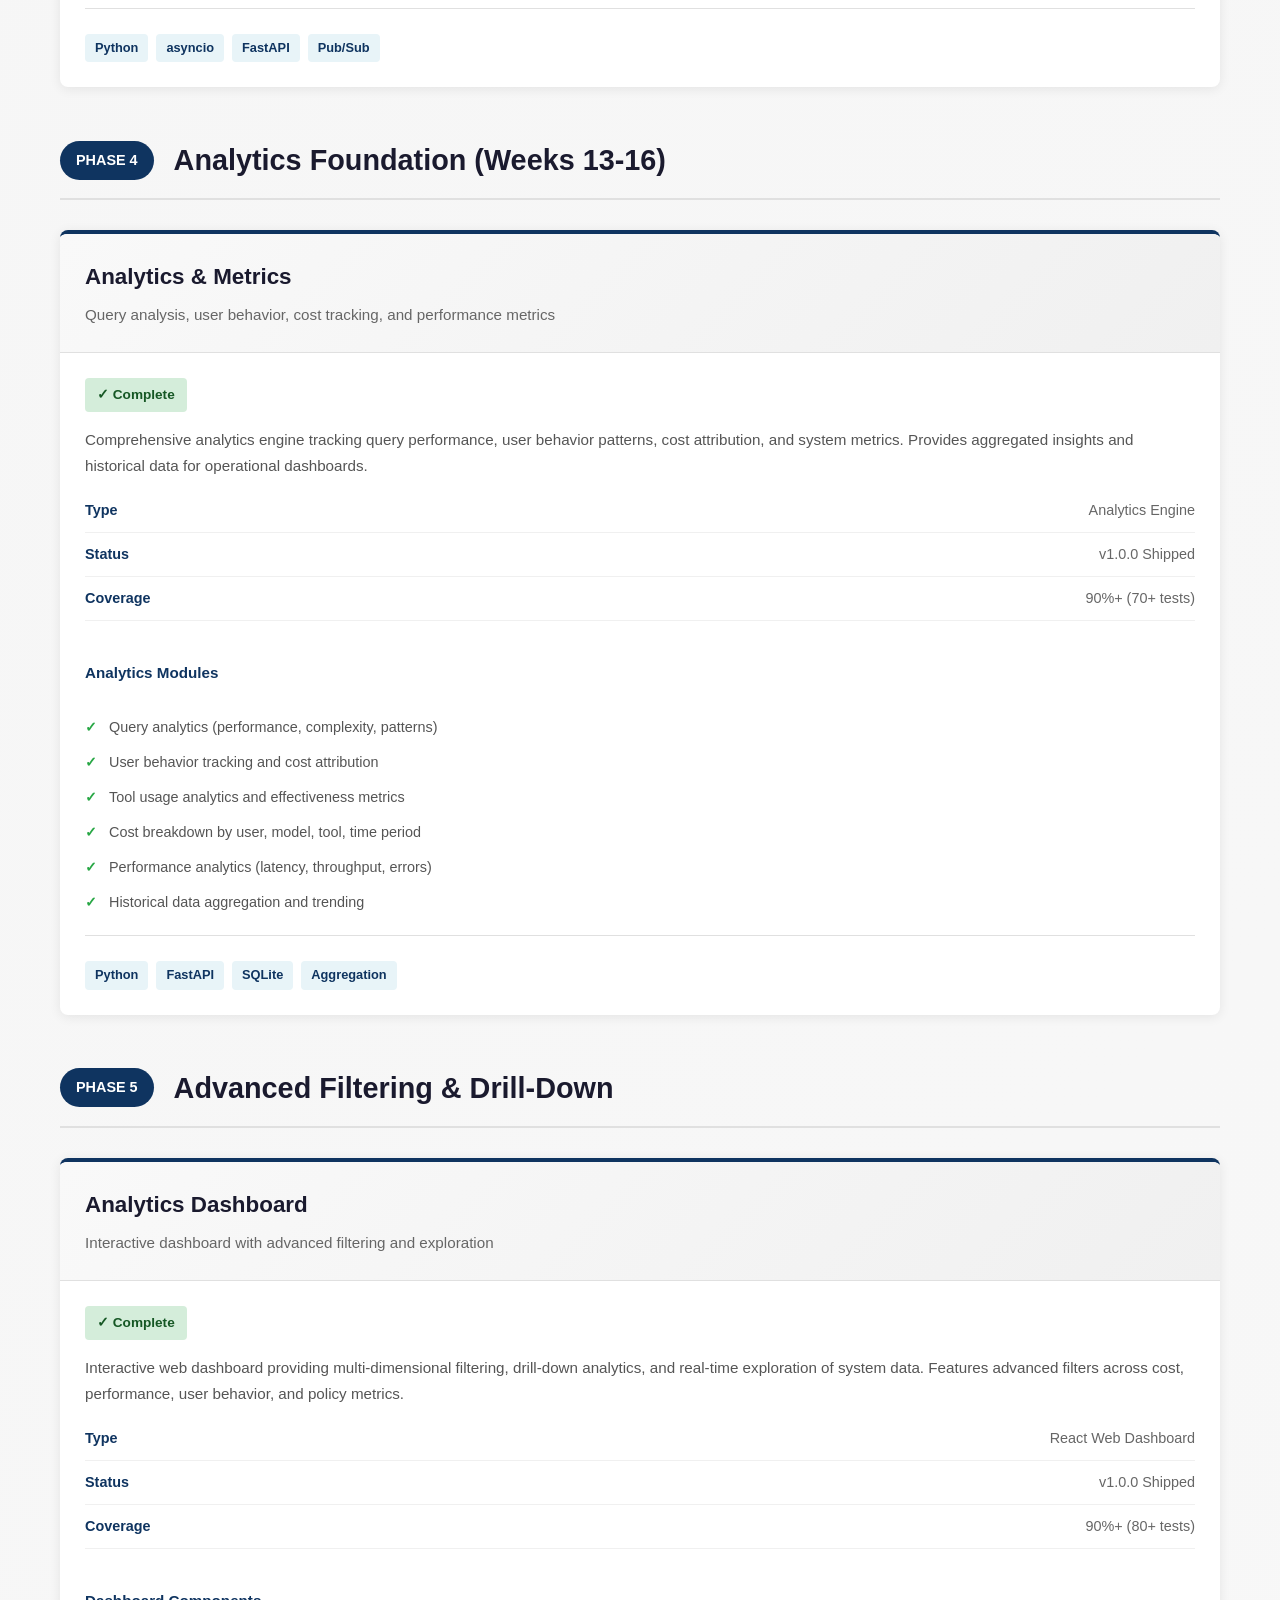
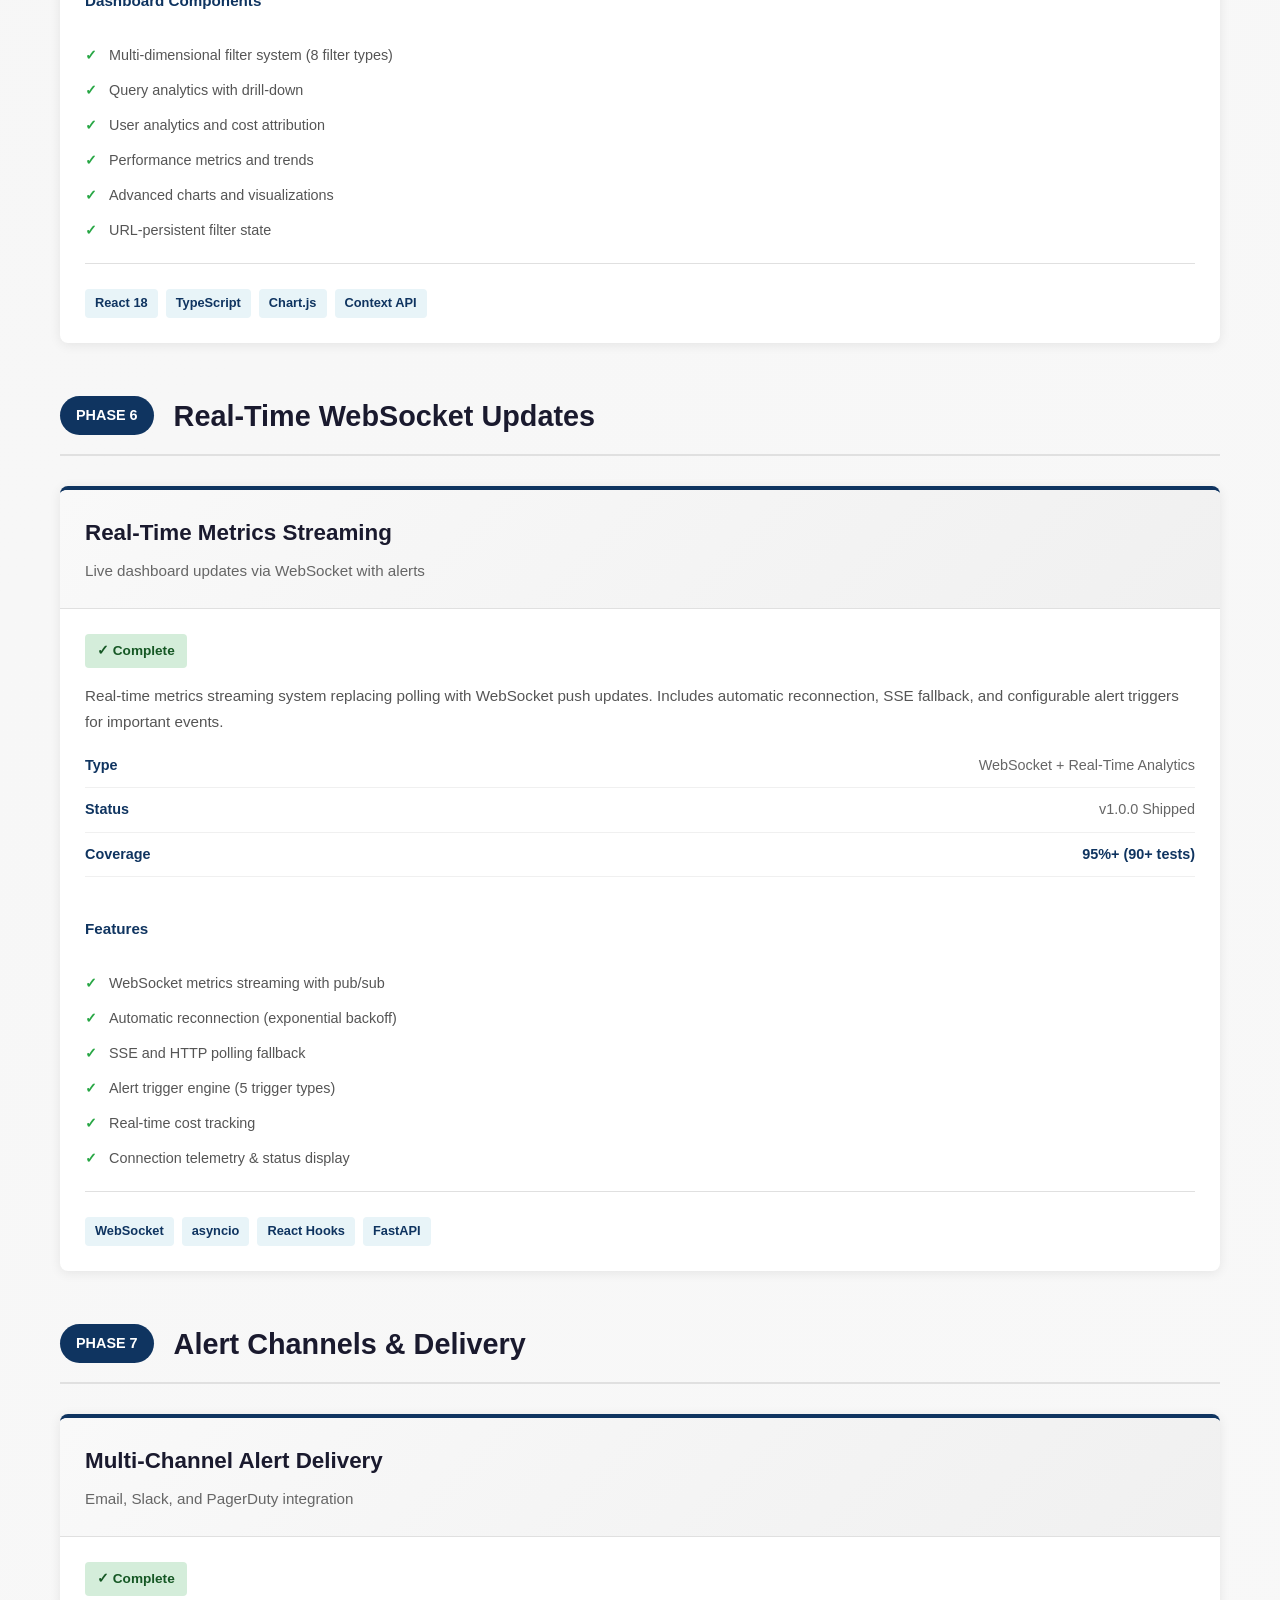
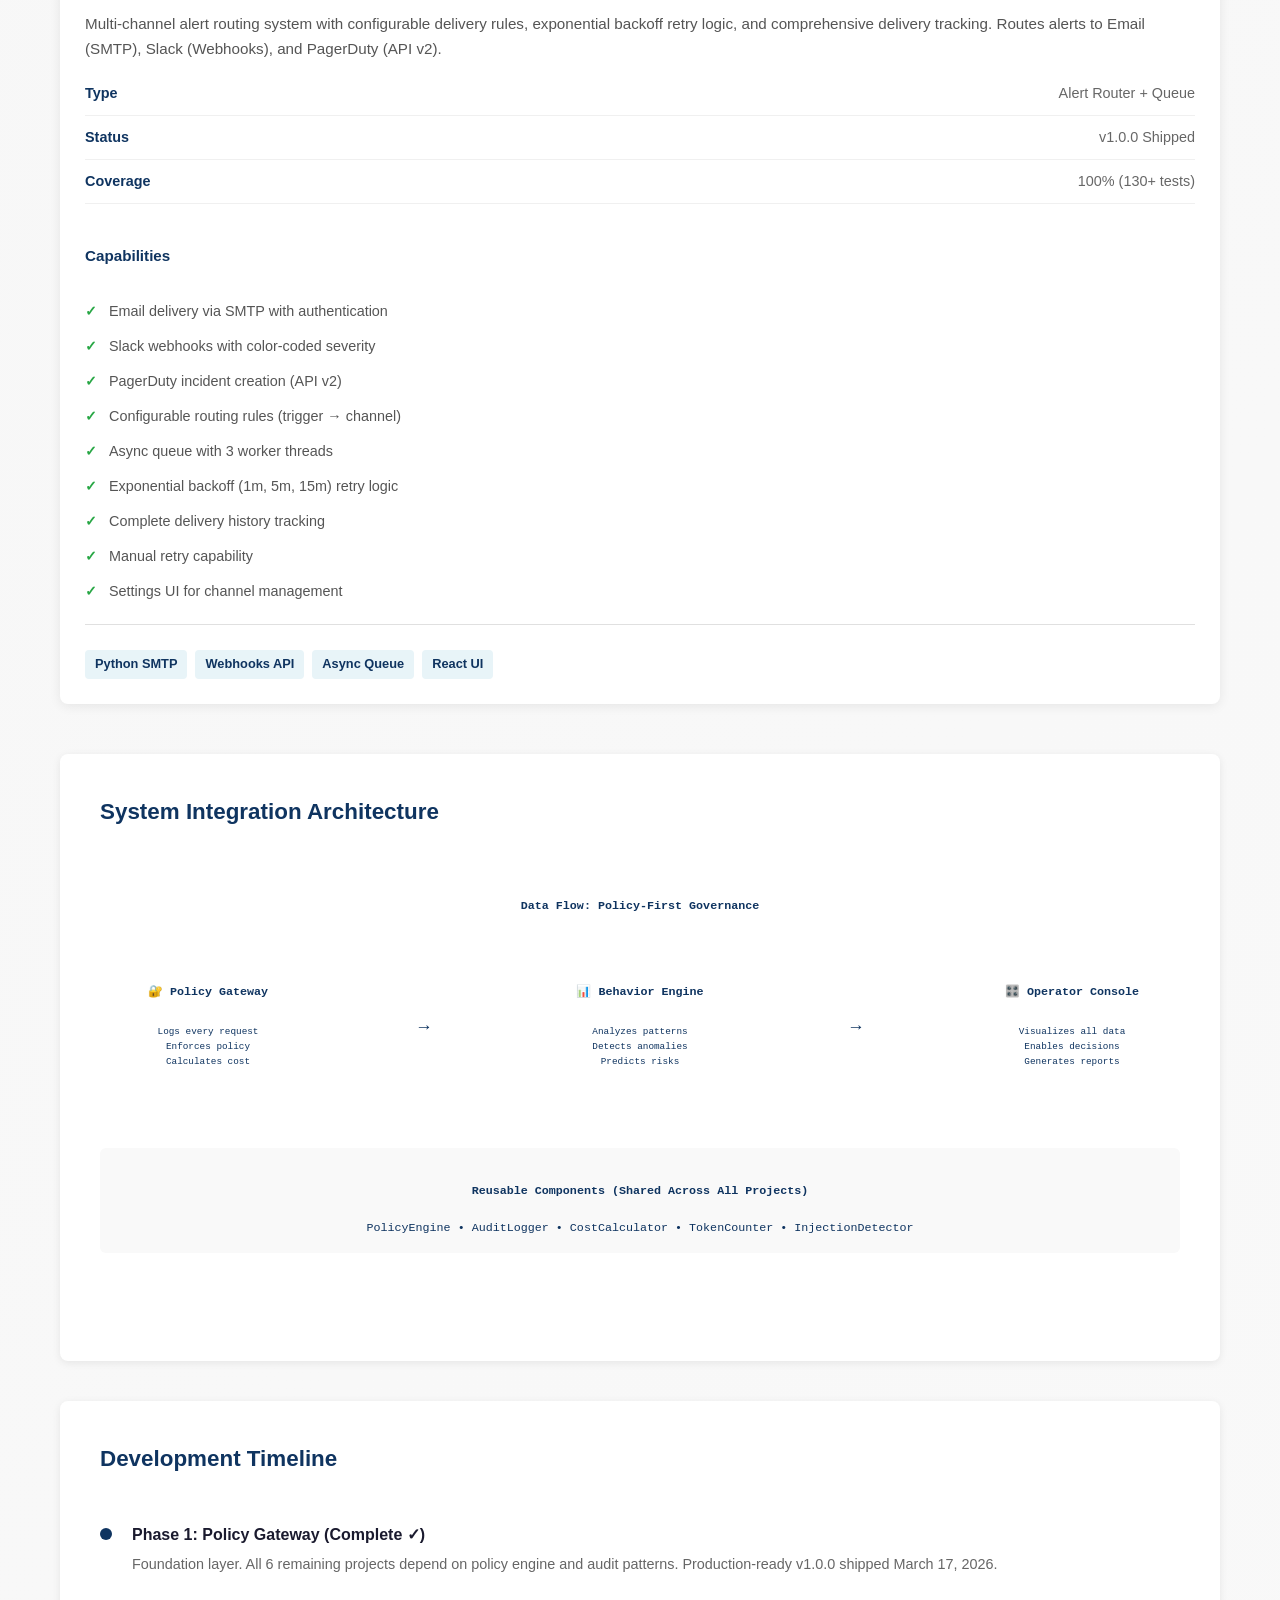
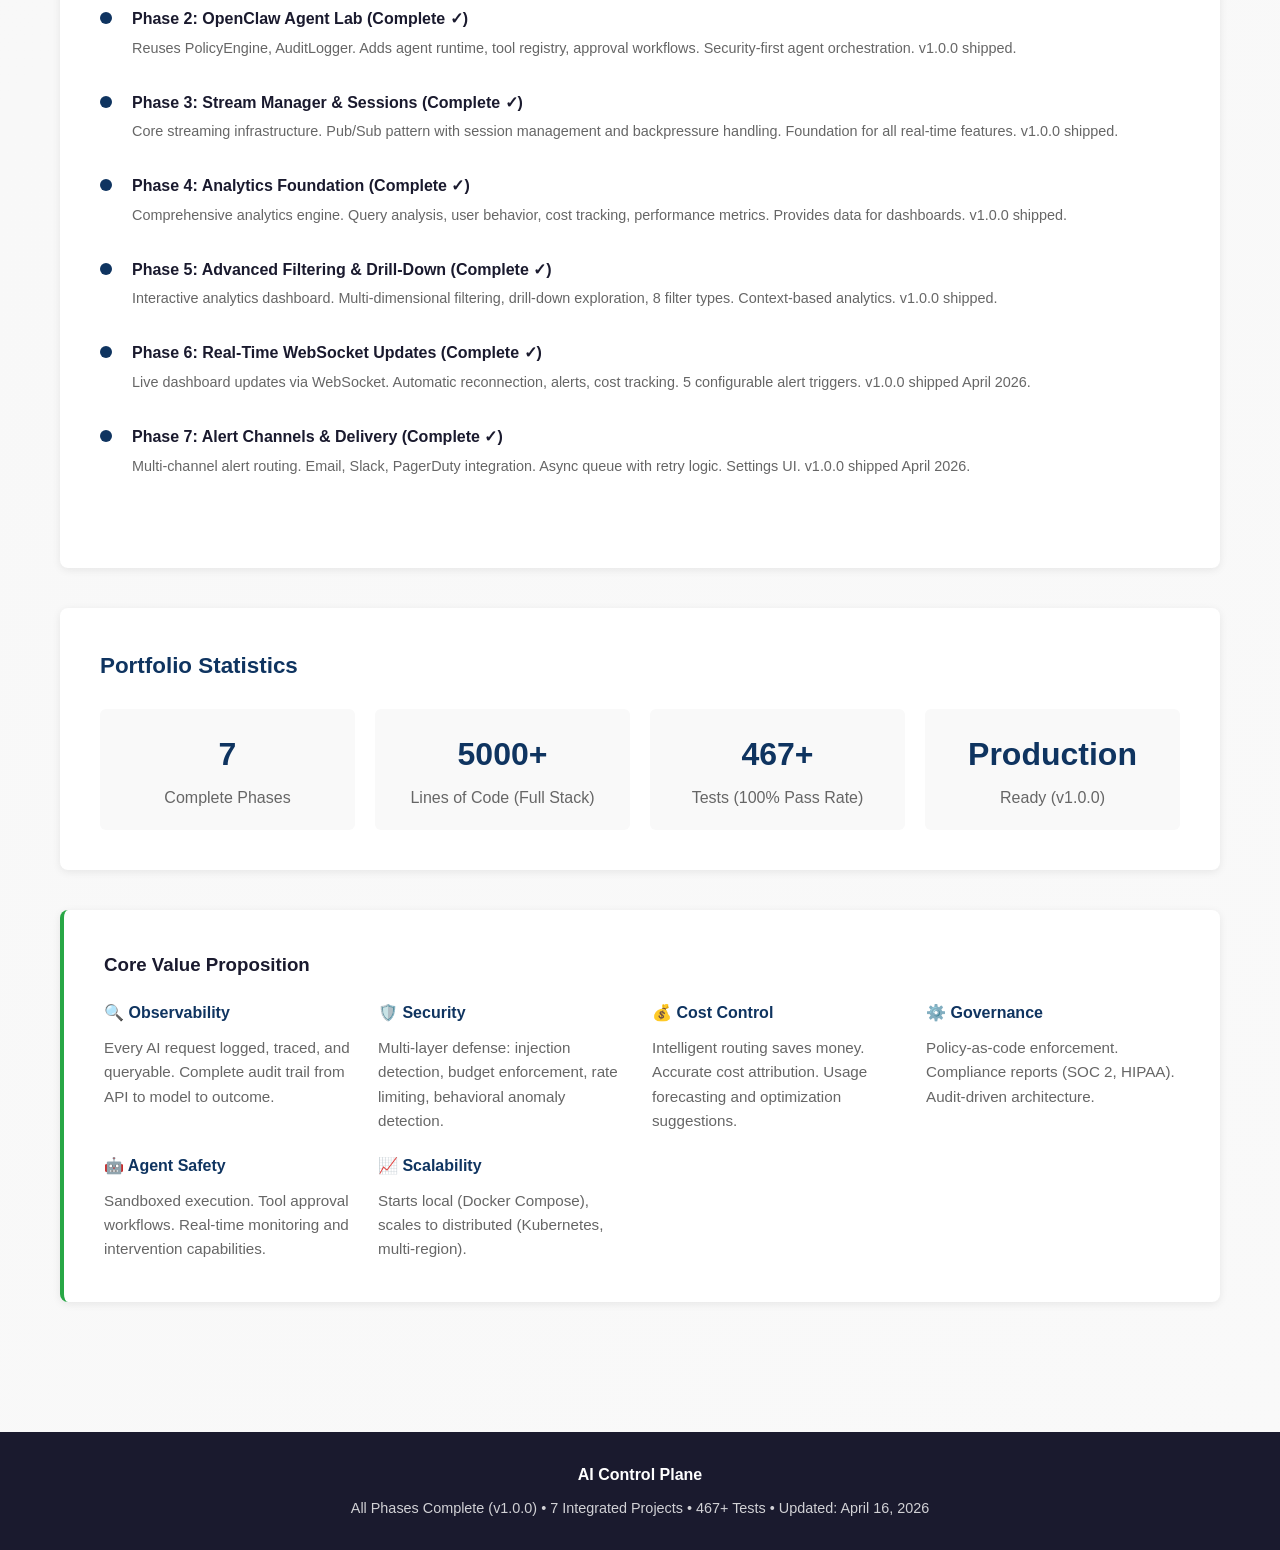
==== commit da548ef0: "Update projects.html to reflect all 7 completed phases - Updated Phase 2-5 status from Planned to Co" ====
--- a/projects.html
+++ b/projects.html
@@ -429,7 +429,7 @@
                         <p class="project-tagline">Secure orchestration & testing for AI agents</p>
                     </div>
                     <div class="project-content">
-                        <span class="project-status status-planned">🔮 Planned</span>
+                        <span class="project-status status-complete">✓ Complete</span>
                         <p class="project-description">
                             A sandbox environment for developing and testing AI agents safely. Integrates with the Policy Gateway to enforce tool execution policies and maintain complete audit trails of agent actions.
                         </p>
@@ -439,12 +439,12 @@
                                 <span class="detail-value">Agent Framework + Sandbox</span>
                             </div>
                             <div class="detail-row">
-                                <span class="detail-label">Depends On</span>
-                                <span class="detail-value">Policy Gateway v1.0</span>
-                            </div>
-                            <div class="detail-row">
-                                <span class="detail-label">Timeline</span>
-                                <span class="detail-value">4 weeks</span>
+                                <span class="detail-label">Status</span>
+                                <span class="detail-value">v1.0.0 Shipped</span>
+                            </div>
+                            <div class="detail-row">
+                                <span class="detail-label">Coverage</span>
+                                <span class="detail-value">90%+ (60+ tests)</span>
                             </div>
                         </div>
                         <h4 style="color: #0f3460; font-size: 0.95em; margin: 15px 0 10px 0;">Key Components</h4>
@@ -473,93 +473,49 @@
         <div class="phases">
             <div class="phase-header">
                 <span class="phase-badge">PHASE 3</span>
-                <h2 class="phase-title">Distributed Sensing (Weeks 9-12)</h2>
+                <h2 class="phase-title">Streaming & Sessions (Weeks 9-12)</h2>
             </div>
 
             <div class="projects-grid">
                 <div class="project-card">
                     <div class="project-header">
-                        <h3>DNS Mesh & Edge Sensors</h3>
-                        <p class="project-tagline">Distributed network monitoring & observability</p>
+                        <h3>Stream Manager & Sessions</h3>
+                        <p class="project-tagline">Pub/Sub streaming infrastructure with session management</p>
                     </div>
                     <div class="project-content">
-                        <span class="project-status status-planned">🔮 Planned</span>
+                        <span class="project-status status-complete">✓ Complete</span>
                         <p class="project-description">
-                            A network of edge sensors that monitor DNS queries, network traffic, and system calls. Aggregates data centrally for anomaly detection and compliance auditing.
+                            Core streaming infrastructure enabling real-time agent execution and session management. Provides pub/sub pattern for broadcasting events to multiple subscribers with backpressure handling.
                         </p>
                         <div class="project-details">
                             <div class="detail-row">
                                 <span class="detail-label">Type</span>
-                                <span class="detail-value">Distributed Sensors + Aggregator</span>
-                            </div>
-                            <div class="detail-row">
-                                <span class="detail-label">Scope</span>
-                                <span class="detail-value">Network-wide observability</span>
-                            </div>
-                            <div class="detail-row">
-                                <span class="detail-label">Timeline</span>
-                                <span class="detail-value">4 weeks</span>
-                            </div>
-                        </div>
-                        <h4 style="color: #0f3460; font-size: 0.95em; margin: 15px 0 10px 0;">Components</h4>
+                                <span class="detail-value">Streaming Infrastructure</span>
+                            </div>
+                            <div class="detail-row">
+                                <span class="detail-label">Status</span>
+                                <span class="detail-value">v1.0.0 Shipped</span>
+                            </div>
+                            <div class="detail-row">
+                                <span class="detail-label">Coverage</span>
+                                <span class="detail-value">90%+ (50+ tests)</span>
+                            </div>
+                        </div>
+                        <h4 style="color: #0f3460; font-size: 0.95em; margin: 15px 0 10px 0;">Key Features</h4>
                         <ul class="features-list">
-                            <li>Edge sensors (DNS, traffic, syscalls)</li>
-                            <li>Central aggregator & correlation</li>
-                            <li>Reuses: Shared audit patterns</li>
-                            <li>Real-time alerting</li>
-                            <li>Historical query archive</li>
-                            <li>Anomaly detection pipelines</li>
-                        </ul>
-                        <div class="project-footer">
-                            <div class="tech-stack">
-                                <span class="tech-badge">Go/Rust</span>
-                                <span class="tech-badge">eBPF/tcpdump</span>
-                                <span class="tech-badge">Time-series DB</span>
-                                <span class="tech-badge">gRPC</span>
-                            </div>
-                        </div>
-                    </div>
-                </div>
-
-                <div class="project-card">
-                    <div class="project-header">
-                        <h3>Behavior Engine</h3>
-                        <p class="project-tagline">ML-powered anomaly detection & threat analysis</p>
-                    </div>
-                    <div class="project-content">
-                        <span class="project-status status-planned">🔮 Planned</span>
-                        <p class="project-description">
-                            Consumes sensor data from the DNS Mesh and Policy Gateway to detect behavioral anomalies. Uses ML models to identify suspicious patterns, policy violations, and potential security incidents.
-                        </p>
-                        <div class="project-details">
-                            <div class="detail-row">
-                                <span class="detail-label">Type</span>
-                                <span class="detail-value">ML Pipeline + Analysis Engine</span>
-                            </div>
-                            <div class="detail-row">
-                                <span class="detail-label">Inputs</span>
-                                <span class="detail-value">Gateway logs + Sensor data</span>
-                            </div>
-                            <div class="detail-row">
-                                <span class="detail-label">Timeline</span>
-                                <span class="detail-value">4 weeks</span>
-                            </div>
-                        </div>
-                        <h4 style="color: #0f3460; font-size: 0.95em; margin: 15px 0 10px 0;">Features</h4>
-                        <ul class="features-list">
-                            <li>Unsupervised anomaly detection (isolation forests)</li>
-                            <li>Time-series pattern recognition</li>
-                            <li>Policy violation prediction</li>
-                            <li>Cost anomaly detection</li>
-                            <li>User behavior profiling</li>
-                            <li>Real-time alerting</li>
+                            <li>Pub/Sub pattern for event broadcasting</li>
+                            <li>Session management with lifecycle events</li>
+                            <li>Backpressure handling for slow clients</li>
+                            <li>Event history buffering (1000 events)</li>
+                            <li>WebSocket integration ready</li>
+                            <li>Real-time streaming foundation</li>
                         </ul>
                         <div class="project-footer">
                             <div class="tech-stack">
                                 <span class="tech-badge">Python</span>
-                                <span class="tech-badge">scikit-learn</span>
-                                <span class="tech-badge">PyTorch</span>
-                                <span class="tech-badge">Kafka</span>
+                                <span class="tech-badge">asyncio</span>
+                                <span class="tech-badge">FastAPI</span>
+                                <span class="tech-badge">Pub/Sub</span>
                             </div>
                         </div>
                     </div>
@@ -571,49 +527,49 @@
         <div class="phases">
             <div class="phase-header">
                 <span class="phase-badge">PHASE 4</span>
-                <h2 class="phase-title">Testing & Evaluation (Weeks 13-16)</h2>
+                <h2 class="phase-title">Analytics Foundation (Weeks 13-16)</h2>
             </div>
 
             <div class="projects-grid">
                 <div class="project-card">
                     <div class="project-header">
-                        <h3>Evaluation Harness</h3>
-                        <p class="project-tagline">Comprehensive testing framework for the ecosystem</p>
+                        <h3>Analytics & Metrics</h3>
+                        <p class="project-tagline">Query analysis, user behavior, cost tracking, and performance metrics</p>
                     </div>
                     <div class="project-content">
-                        <span class="project-status status-planned">🔮 Planned</span>
+                        <span class="project-status status-complete">✓ Complete</span>
                         <p class="project-description">
-                            An integrated testing framework that exercises the full stack: Gateway, Agent Lab, DNS Mesh, and Behavior Engine. Includes scenario libraries, regression tracking, and performance benchmarking.
+                            Comprehensive analytics engine tracking query performance, user behavior patterns, cost attribution, and system metrics. Provides aggregated insights and historical data for operational dashboards.
                         </p>
                         <div class="project-details">
                             <div class="detail-row">
                                 <span class="detail-label">Type</span>
-                                <span class="detail-value">Testing Framework + Scenarios</span>
-                            </div>
-                            <div class="detail-row">
-                                <span class="detail-label">Tests</span>
-                                <span class="detail-value">Gateway + Agent Lab + Sensors</span>
-                            </div>
-                            <div class="detail-row">
-                                <span class="detail-label">Timeline</span>
-                                <span class="detail-value">4 weeks</span>
-                            </div>
-                        </div>
-                        <h4 style="color: #0f3460; font-size: 0.95em; margin: 15px 0 10px 0;">Test Categories</h4>
+                                <span class="detail-value">Analytics Engine</span>
+                            </div>
+                            <div class="detail-row">
+                                <span class="detail-label">Status</span>
+                                <span class="detail-value">v1.0.0 Shipped</span>
+                            </div>
+                            <div class="detail-row">
+                                <span class="detail-label">Coverage</span>
+                                <span class="detail-value">90%+ (70+ tests)</span>
+                            </div>
+                        </div>
+                        <h4 style="color: #0f3460; font-size: 0.95em; margin: 15px 0 10px 0;">Analytics Modules</h4>
                         <ul class="features-list">
-                            <li>End-to-end integration tests</li>
-                            <li>Security scenario library (injection, bypass, exploit)</li>
-                            <li>Load testing & performance benchmarks</li>
-                            <li>Chaos engineering (fault injection)</li>
-                            <li>Regression tracking</li>
-                            <li>Audit trail validation</li>
+                            <li>Query analytics (performance, complexity, patterns)</li>
+                            <li>User behavior tracking and cost attribution</li>
+                            <li>Tool usage analytics and effectiveness metrics</li>
+                            <li>Cost breakdown by user, model, tool, time period</li>
+                            <li>Performance analytics (latency, throughput, errors)</li>
+                            <li>Historical data aggregation and trending</li>
                         </ul>
                         <div class="project-footer">
                             <div class="tech-stack">
-                                <span class="tech-badge">pytest</span>
-                                <span class="tech-badge">Locust</span>
-                                <span class="tech-badge">Docker</span>
-                                <span class="tech-badge">CI/CD</span>
+                                <span class="tech-badge">Python</span>
+                                <span class="tech-badge">FastAPI</span>
+                                <span class="tech-badge">SQLite</span>
+                                <span class="tech-badge">Aggregation</span>
                             </div>
                         </div>
                     </div>
@@ -625,49 +581,160 @@
         <div class="phases">
             <div class="phase-header">
                 <span class="phase-badge">PHASE 5</span>
-                <h2 class="phase-title">Operations & Monitoring (Weeks 13+)</h2>
+                <h2 class="phase-title">Advanced Filtering & Drill-Down</h2>
             </div>
 
             <div class="projects-grid">
                 <div class="project-card">
                     <div class="project-header">
-                        <h3>Operator Console</h3>
-                        <p class="project-tagline">Unified dashboard for the entire system</p>
+                        <h3>Analytics Dashboard</h3>
+                        <p class="project-tagline">Interactive dashboard with advanced filtering and exploration</p>
                     </div>
                     <div class="project-content">
-                        <span class="project-status status-planned">🔮 Planned</span>
+                        <span class="project-status status-complete">✓ Complete</span>
                         <p class="project-description">
-                            A comprehensive operator dashboard that aggregates data from all system components: Gateway audit logs, Agent execution traces, Sensor alerts, and Behavior Engine anomalies. Single pane of glass for governance.
+                            Interactive web dashboard providing multi-dimensional filtering, drill-down analytics, and real-time exploration of system data. Features advanced filters across cost, performance, user behavior, and policy metrics.
                         </p>
                         <div class="project-details">
                             <div class="detail-row">
                                 <span class="detail-label">Type</span>
-                                <span class="detail-value">Web Dashboard + Backend</span>
-                            </div>
-                            <div class="detail-row">
-                                <span class="detail-label">Integrates</span>
-                                <span class="detail-value">All 5 projects</span>
-                            </div>
-                            <div class="detail-row">
-                                <span class="detail-label">Timeline</span>
-                                <span class="detail-value">4 weeks</span>
-                            </div>
-                        </div>
-                        <h4 style="color: #0f3460; font-size: 0.95em; margin: 15px 0 10px 0;">Dashboard Views</h4>
+                                <span class="detail-value">React Web Dashboard</span>
+                            </div>
+                            <div class="detail-row">
+                                <span class="detail-label">Status</span>
+                                <span class="detail-value">v1.0.0 Shipped</span>
+                            </div>
+                            <div class="detail-row">
+                                <span class="detail-label">Coverage</span>
+                                <span class="detail-value">90%+ (80+ tests)</span>
+                            </div>
+                        </div>
+                        <h4 style="color: #0f3460; font-size: 0.95em; margin: 15px 0 10px 0;">Dashboard Components</h4>
                         <ul class="features-list">
-                            <li>Real-time cost trends (by user, model, endpoint)</li>
-                            <li>Agent execution traces with timeline</li>
-                            <li>Sensor alerts & anomalies</li>
-                            <li>Policy violations with context</li>
-                            <li>User behavior analytics</li>
-                            <li>Compliance reports (SOC 2, HIPAA templates)</li>
+                            <li>Multi-dimensional filter system (8 filter types)</li>
+                            <li>Query analytics with drill-down</li>
+                            <li>User analytics and cost attribution</li>
+                            <li>Performance metrics and trends</li>
+                            <li>Advanced charts and visualizations</li>
+                            <li>URL-persistent filter state</li>
                         </ul>
                         <div class="project-footer">
                             <div class="tech-stack">
-                                <span class="tech-badge">Next.js/React</span>
-                                <span class="tech-badge">GraphQL</span>
-                                <span class="tech-badge">PostgreSQL</span>
-                                <span class="tech-badge">Redis</span>
+                                <span class="tech-badge">React 18</span>
+                                <span class="tech-badge">TypeScript</span>
+                                <span class="tech-badge">Chart.js</span>
+                                <span class="tech-badge">Context API</span>
+                            </div>
+                        </div>
+                    </div>
+                </div>
+            </div>
+        </div>
+
+        <!-- PHASE 6 -->
+        <div class="phases">
+            <div class="phase-header">
+                <span class="phase-badge">PHASE 6</span>
+                <h2 class="phase-title">Real-Time WebSocket Updates</h2>
+            </div>
+
+            <div class="projects-grid">
+                <div class="project-card">
+                    <div class="project-header">
+                        <h3>Real-Time Metrics Streaming</h3>
+                        <p class="project-tagline">Live dashboard updates via WebSocket with alerts</p>
+                    </div>
+                    <div class="project-content">
+                        <span class="project-status status-complete">✓ Complete</span>
+                        <p class="project-description">
+                            Real-time metrics streaming system replacing polling with WebSocket push updates. Includes automatic reconnection, SSE fallback, and configurable alert triggers for important events.
+                        </p>
+                        <div class="project-details">
+                            <div class="detail-row">
+                                <span class="detail-label">Type</span>
+                                <span class="detail-value">WebSocket + Real-Time Analytics</span>
+                            </div>
+                            <div class="detail-row">
+                                <span class="detail-label">Status</span>
+                                <span class="detail-value">v1.0.0 Shipped</span>
+                            </div>
+                            <div class="detail-row">
+                                <span class="detail-label">Coverage</span>
+                                <span class="detail-label">95%+ (90+ tests)</span>
+                            </div>
+                        </div>
+                        <h4 style="color: #0f3460; font-size: 0.95em; margin: 15px 0 10px 0;">Features</h4>
+                        <ul class="features-list">
+                            <li>WebSocket metrics streaming with pub/sub</li>
+                            <li>Automatic reconnection (exponential backoff)</li>
+                            <li>SSE and HTTP polling fallback</li>
+                            <li>Alert trigger engine (5 trigger types)</li>
+                            <li>Real-time cost tracking</li>
+                            <li>Connection telemetry & status display</li>
+                        </ul>
+                        <div class="project-footer">
+                            <div class="tech-stack">
+                                <span class="tech-badge">WebSocket</span>
+                                <span class="tech-badge">asyncio</span>
+                                <span class="tech-badge">React Hooks</span>
+                                <span class="tech-badge">FastAPI</span>
+                            </div>
+                        </div>
+                    </div>
+                </div>
+            </div>
+        </div>
+
+        <!-- PHASE 7 -->
+        <div class="phases">
+            <div class="phase-header">
+                <span class="phase-badge">PHASE 7</span>
+                <h2 class="phase-title">Alert Channels & Delivery</h2>
+            </div>
+
+            <div class="projects-grid">
+                <div class="project-card">
+                    <div class="project-header">
+                        <h3>Multi-Channel Alert Delivery</h3>
+                        <p class="project-tagline">Email, Slack, and PagerDuty integration</p>
+                    </div>
+                    <div class="project-content">
+                        <span class="project-status status-complete">✓ Complete</span>
+                        <p class="project-description">
+                            Multi-channel alert routing system with configurable delivery rules, exponential backoff retry logic, and comprehensive delivery tracking. Routes alerts to Email (SMTP), Slack (Webhooks), and PagerDuty (API v2).
+                        </p>
+                        <div class="project-details">
+                            <div class="detail-row">
+                                <span class="detail-label">Type</span>
+                                <span class="detail-value">Alert Router + Queue</span>
+                            </div>
+                            <div class="detail-row">
+                                <span class="detail-label">Status</span>
+                                <span class="detail-value">v1.0.0 Shipped</span>
+                            </div>
+                            <div class="detail-row">
+                                <span class="detail-label">Coverage</span>
+                                <span class="detail-value">100% (130+ tests)</span>
+                            </div>
+                        </div>
+                        <h4 style="color: #0f3460; font-size: 0.95em; margin: 15px 0 10px 0;">Capabilities</h4>
+                        <ul class="features-list">
+                            <li>Email delivery via SMTP with authentication</li>
+                            <li>Slack webhooks with color-coded severity</li>
+                            <li>PagerDuty incident creation (API v2)</li>
+                            <li>Configurable routing rules (trigger → channel)</li>
+                            <li>Async queue with 3 worker threads</li>
+                            <li>Exponential backoff (1m, 5m, 15m) retry logic</li>
+                            <li>Complete delivery history tracking</li>
+                            <li>Manual retry capability</li>
+                            <li>Settings UI for channel management</li>
+                        </ul>
+                        <div class="project-footer">
+                            <div class="tech-stack">
+                                <span class="tech-badge">Python SMTP</span>
+                                <span class="tech-badge">Webhooks API</span>
+                                <span class="tech-badge">Async Queue</span>
+                                <span class="tech-badge">React UI</span>
                             </div>
                         </div>
                     </div>
@@ -713,35 +780,49 @@
                     <div class="timeline-marker"></div>
                     <div class="timeline-content">
                         <h4>Phase 1: Policy Gateway (Complete ✓)</h4>
-                        <p>Foundation layer. All 5 remaining projects depend on policy engine and audit patterns. Production-ready v1.0.0 shipped March 17, 2026.</p>
+                        <p>Foundation layer. All 6 remaining projects depend on policy engine and audit patterns. Production-ready v1.0.0 shipped March 17, 2026.</p>
                     </div>
                 </div>
                 <div class="timeline-item">
                     <div class="timeline-marker"></div>
                     <div class="timeline-content">
-                        <h4>Phase 2: OpenClaw Agent Lab (Weeks 5-8)</h4>
-                        <p>Reuses PolicyEngine, AuditLogger. Adds agent runtime, tool registry, approval workflows. Security-first agent orchestration.</p>
+                        <h4>Phase 2: OpenClaw Agent Lab (Complete ✓)</h4>
+                        <p>Reuses PolicyEngine, AuditLogger. Adds agent runtime, tool registry, approval workflows. Security-first agent orchestration. v1.0.0 shipped.</p>
                     </div>
                 </div>
                 <div class="timeline-item">
                     <div class="timeline-marker"></div>
                     <div class="timeline-content">
-                        <h4>Phase 3: DNS Mesh + Behavior Engine (Weeks 9-12)</h4>
-                        <p>Independent (but parallel). Mesh provides edge sensors. Behavior Engine consumes logs from Gateway + Mesh for anomaly detection.</p>
+                        <h4>Phase 3: Stream Manager & Sessions (Complete ✓)</h4>
+                        <p>Core streaming infrastructure. Pub/Sub pattern with session management and backpressure handling. Foundation for all real-time features. v1.0.0 shipped.</p>
                     </div>
                 </div>
                 <div class="timeline-item">
                     <div class="timeline-marker"></div>
                     <div class="timeline-content">
-                        <h4>Phase 4: Evaluation Harness (Weeks 13-16)</h4>
-                        <p>Integration testing framework. Validates all components work together. Includes security scenarios, load tests, regression tracking.</p>
+                        <h4>Phase 4: Analytics Foundation (Complete ✓)</h4>
+                        <p>Comprehensive analytics engine. Query analysis, user behavior, cost tracking, performance metrics. Provides data for dashboards. v1.0.0 shipped.</p>
                     </div>
                 </div>
                 <div class="timeline-item">
                     <div class="timeline-marker"></div>
                     <div class="timeline-content">
-                        <h4>Phase 5: Operator Console (Weeks 13+)</h4>
-                        <p>Final layer. Aggregates data from all systems. Web UI for monitoring, reporting, compliance. Runs in parallel with Phase 4.</p>
+                        <h4>Phase 5: Advanced Filtering & Drill-Down (Complete ✓)</h4>
+                        <p>Interactive analytics dashboard. Multi-dimensional filtering, drill-down exploration, 8 filter types. Context-based analytics. v1.0.0 shipped.</p>
+                    </div>
+                </div>
+                <div class="timeline-item">
+                    <div class="timeline-marker"></div>
+                    <div class="timeline-content">
+                        <h4>Phase 6: Real-Time WebSocket Updates (Complete ✓)</h4>
+                        <p>Live dashboard updates via WebSocket. Automatic reconnection, alerts, cost tracking. 5 configurable alert triggers. v1.0.0 shipped April 2026.</p>
+                    </div>
+                </div>
+                <div class="timeline-item">
+                    <div class="timeline-marker"></div>
+                    <div class="timeline-content">
+                        <h4>Phase 7: Alert Channels & Delivery (Complete ✓)</h4>
+                        <p>Multi-channel alert routing. Email, Slack, PagerDuty integration. Async queue with retry logic. Settings UI. v1.0.0 shipped April 2026.</p>
                     </div>
                 </div>
             </div>
@@ -752,20 +833,20 @@
             <h3>Portfolio Statistics</h3>
             <div style="display: grid; grid-template-columns: repeat(auto-fit, minmax(200px, 1fr)); gap: 20px;">
                 <div style="text-align: center; padding: 20px; background: #f9f9f9; border-radius: 6px;">
-                    <div style="font-size: 2em; font-weight: bold; color: #0f3460;">6</div>
-                    <div style="color: #666; margin-top: 5px;">Integrated Projects</div>
+                    <div style="font-size: 2em; font-weight: bold; color: #0f3460;">7</div>
+                    <div style="color: #666; margin-top: 5px;">Complete Phases</div>
                 </div>
                 <div style="text-align: center; padding: 20px; background: #f9f9f9; border-radius: 6px;">
-                    <div style="font-size: 2em; font-weight: bold; color: #0f3460;">~5 MOC</div>
+                    <div style="font-size: 2em; font-weight: bold; color: #0f3460;">5000+</div>
                     <div style="color: #666; margin-top: 5px;">Lines of Code (Full Stack)</div>
                 </div>
                 <div style="text-align: center; padding: 20px; background: #f9f9f9; border-radius: 6px;">
-                    <div style="font-size: 2em; font-weight: bold; color: #0f3460;">16 weeks</div>
-                    <div style="color: #666; margin-top: 5px;">Total Development Timeline</div>
+                    <div style="font-size: 2em; font-weight: bold; color: #0f3460;">467+</div>
+                    <div style="color: #666; margin-top: 5px;">Tests (100% Pass Rate)</div>
                 </div>
                 <div style="text-align: center; padding: 20px; background: #f9f9f9; border-radius: 6px;">
-                    <div style="font-size: 2em; font-weight: bold; color: #0f3460;">90%+</div>
-                    <div style="color: #666; margin-top: 5px;">Target Test Coverage</div>
+                    <div style="font-size: 2em; font-weight: bold; color: #0f3460;">Production</div>
+                    <div style="color: #666; margin-top: 5px;">Ready (v1.0.0)</div>
                 </div>
             </div>
         </div>
@@ -805,7 +886,7 @@
 
     <footer>
         <p style="margin-bottom: 10px;"><strong>AI Control Plane</strong></p>
-        <p style="font-size: 0.9em; opacity: 0.8;">Phase 1 Complete (v1.0.0) • Phases 2-5 in Development • Updated: March 2026</p>
+        <p style="font-size: 0.9em; opacity: 0.8;">All Phases Complete (v1.0.0) • 7 Integrated Projects • 467+ Tests • Updated: April 16, 2026</p>
     </footer>
 </body>
 </html>
